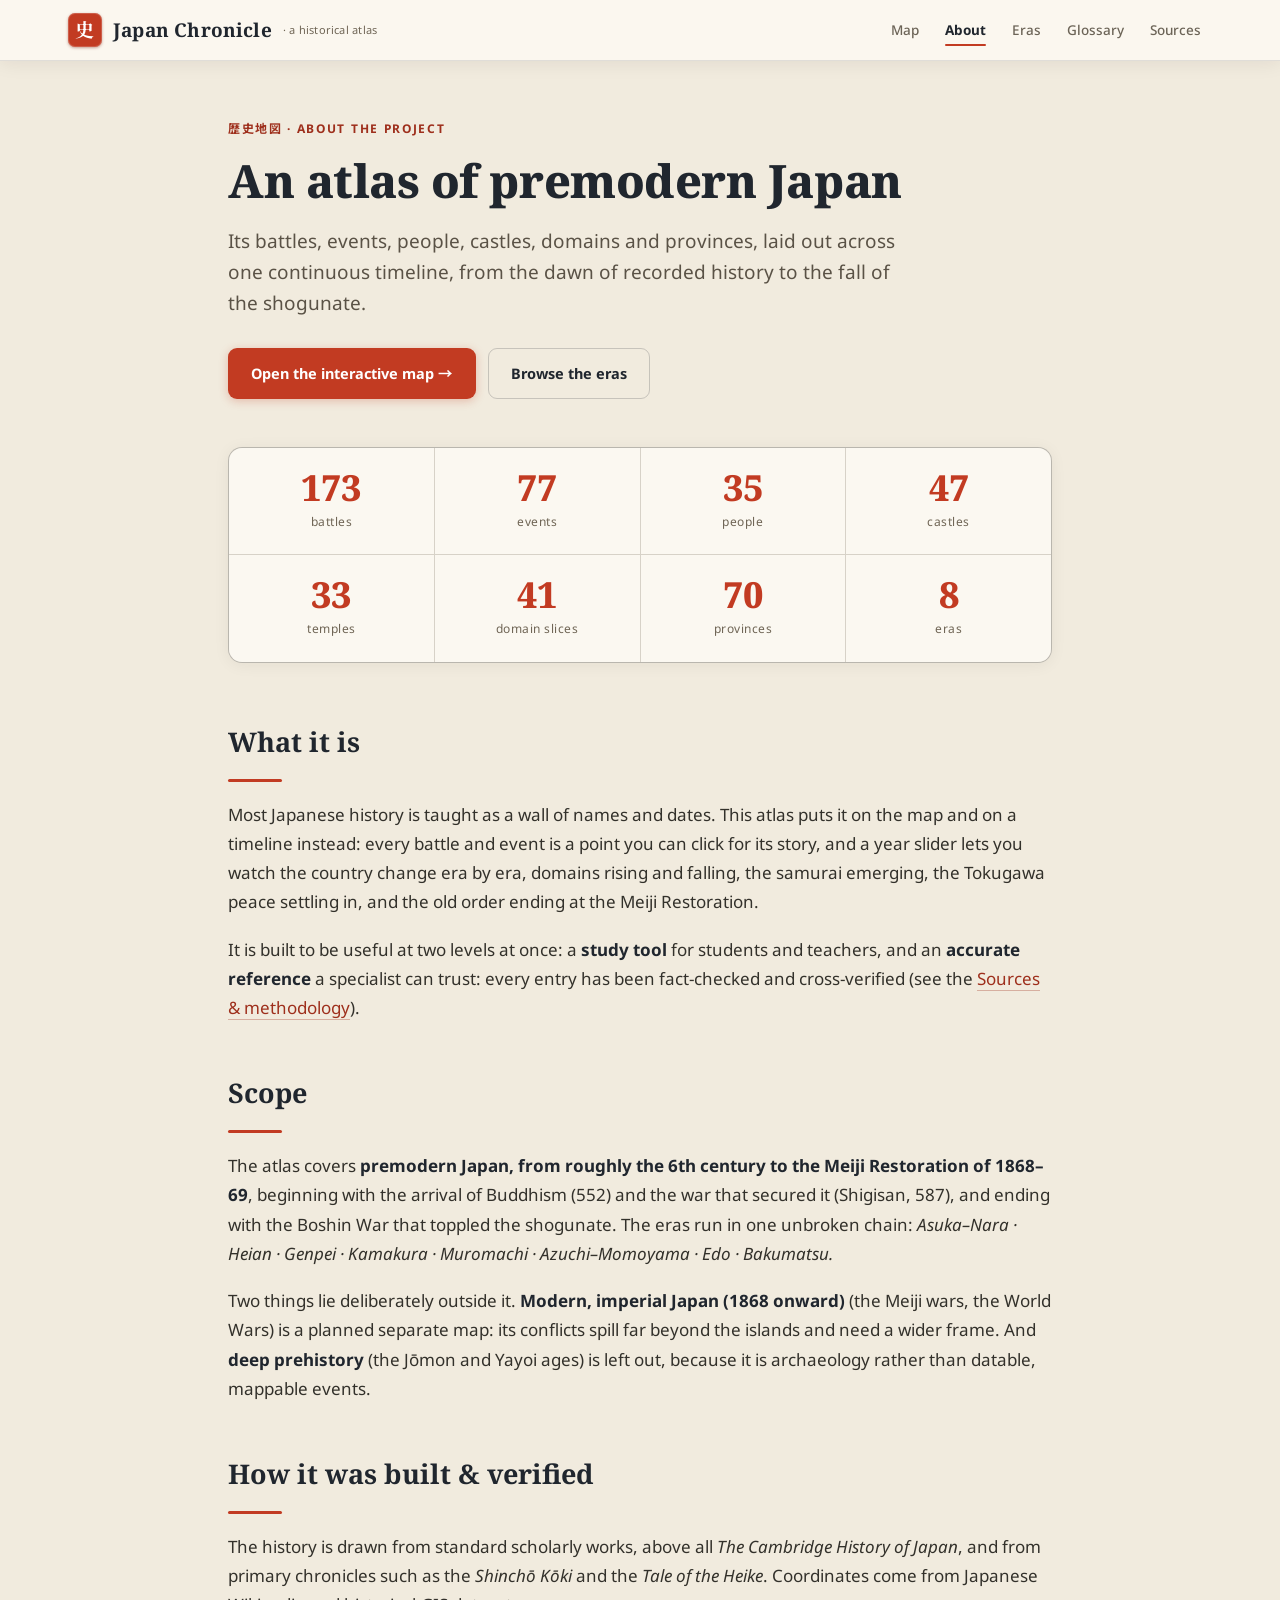
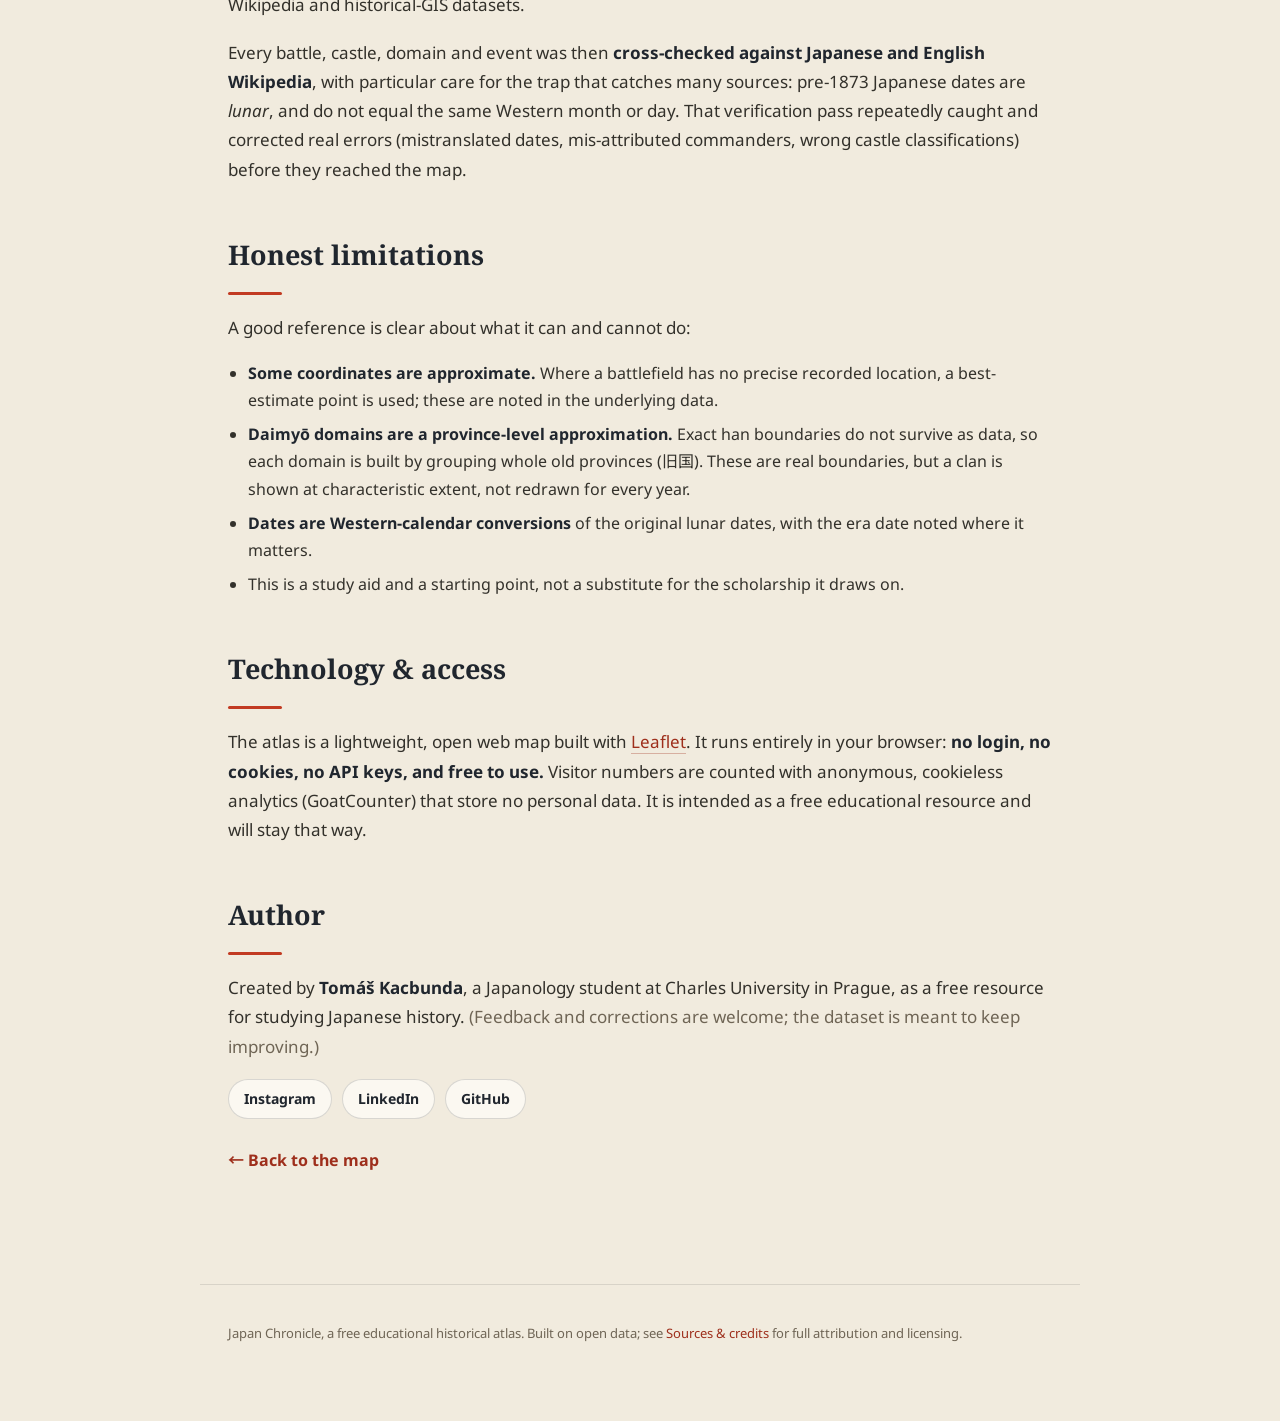
==== about.html @ 1caad97a "Publish site update (2026-08-01)" ====
<!DOCTYPE html>
<html lang="en">
<head>
  <meta charset="UTF-8">
  <meta name="viewport" content="width=device-width, initial-scale=1.0">
  <title>About · Japan Chronicle</title>
  <meta name="description" content="About Japan Chronicle: a free interactive historical atlas of premodern Japan (552–1869), for students, teachers, and anyone studying Japanese history.">
  <link rel="icon" type="image/svg+xml" href="favicon.svg">
  <link rel="apple-touch-icon" href="favicon.svg">
  <link rel="canonical" href="https://tomas-kac.github.io/japan-chronicle-site/about.html">
  <meta property="og:url" content="https://tomas-kac.github.io/japan-chronicle-site/about.html">
  <meta property="og:type" content="website">
  <meta property="og:site_name" content="Japan Chronicle">
  <meta property="og:title" content="About · Japan Chronicle">
  <meta property="og:description" content="A free interactive historical atlas of premodern Japan (552–1869): battles, events, people, castles and domains on one era-aware timeline.">
  <meta property="og:image" content="https://tomas-kac.github.io/japan-chronicle-site/og-image.png">
  <meta name="twitter:card" content="summary_large_image">
  <meta name="twitter:image" content="https://tomas-kac.github.io/japan-chronicle-site/og-image.png">
  <link rel="preconnect" href="https://fonts.googleapis.com">
  <link rel="preconnect" href="https://fonts.gstatic.com" crossorigin>
  <link href="https://fonts.googleapis.com/css2?family=Noto+Sans:wght@400;500;600;700&family=Noto+Serif:wght@500;600;700;800&family=Noto+Sans+JP:wght@400;500;700&family=Noto+Serif+JP:wght@600;700&display=swap" rel="stylesheet">
  <link rel="stylesheet" href="css/site.css">
</head>
<body>
  <header class="siteHeader">
    <div class="inner">
      <a class="brand" href="index.html">Japan&nbsp;Chronicle <span class="sub">· a historical atlas</span></a>
      <nav>
        <a href="index.html">Map</a>
        <a href="about.html" class="active">About</a>
        <a href="eras.html">Eras</a>
        <a href="glossary.html">Glossary</a>
        <a href="sources.html">Sources</a>
      </nav>
    </div>
  </header>

  <main>
    <div class="kicker">歴史地図 &middot; About the project</div>
    <h1>An atlas of premodern Japan</h1>
    <p class="lead">Its battles, events, people, castles, domains and provinces, laid out across one continuous timeline, from the dawn of recorded history to the fall of the shogunate.</p>

    <div class="cta-row">
      <a class="btn-primary" href="index.html">Open the interactive map &rarr;</a>
      <a class="btn-ghost" href="eras.html">Browse the eras</a>
    </div>

    <div class="stats">
      <div class="stat"><span class="n">173</span><span class="l">battles</span></div>
      <div class="stat"><span class="n">77</span><span class="l">events</span></div>
      <div class="stat"><span class="n">35</span><span class="l">people</span></div>
      <div class="stat"><span class="n">47</span><span class="l">castles</span></div>
      <div class="stat"><span class="n">33</span><span class="l">temples</span></div>
      <div class="stat"><span class="n">41</span><span class="l">domain slices</span></div>
      <div class="stat"><span class="n">70</span><span class="l">provinces</span></div>
      <div class="stat"><span class="n">8</span><span class="l">eras</span></div>
    </div>

    <h2>What it is</h2>
    <p>Most Japanese history is taught as a wall of names and dates. This atlas puts it on the map and on a timeline instead: every battle and event is a point you can click for its story, and a year slider lets you watch the country change era by era, domains rising and falling, the samurai emerging, the Tokugawa peace settling in, and the old order ending at the Meiji Restoration.</p>
    <p>It is built to be useful at two levels at once: a <strong>study tool</strong> for students and teachers, and an <strong>accurate reference</strong> a specialist can trust: every entry has been fact-checked and cross-verified (see the <a href="sources.html">Sources &amp; methodology</a>).</p>

    <h2>Scope</h2>
    <p>The atlas covers <strong>premodern Japan, from roughly the 6th century to the Meiji Restoration of 1868–69</strong>, beginning with the arrival of Buddhism (552) and the war that secured it (Shigisan, 587), and ending with the Boshin War that toppled the shogunate. The eras run in one unbroken chain: <em>Asuka–Nara · Heian · Genpei · Kamakura · Muromachi · Azuchi–Momoyama · Edo · Bakumatsu.</em></p>
    <p>Two things lie deliberately outside it. <strong>Modern, imperial Japan (1868 onward)</strong> (the Meiji wars, the World Wars) is a planned separate map: its conflicts spill far beyond the islands and need a wider frame. And <strong>deep prehistory</strong> (the Jōmon and Yayoi ages) is left out, because it is archaeology rather than datable, mappable events.</p>

    <h2>How it was built &amp; verified</h2>
    <p>The history is drawn from standard scholarly works, above all <em>The Cambridge History of Japan</em>, and from primary chronicles such as the <em>Shinchō Kōki</em> and the <em>Tale of the Heike</em>. Coordinates come from Japanese Wikipedia and historical-GIS datasets.</p>
    <p>Every battle, castle, domain and event was then <strong>cross-checked against Japanese and English Wikipedia</strong>, with particular care for the trap that catches many sources: pre-1873 Japanese dates are <em>lunar</em>, and do not equal the same Western month or day. That verification pass repeatedly caught and corrected real errors (mistranslated dates, mis-attributed commanders, wrong castle classifications) before they reached the map.</p>

    <h2>Honest limitations</h2>
    <p>A good reference is clear about what it can and cannot do:</p>
    <ul>
      <li><strong>Some coordinates are approximate.</strong> Where a battlefield has no precise recorded location, a best-estimate point is used; these are noted in the underlying data.</li>
      <li><strong>Daimyō domains are a province-level approximation.</strong> Exact han boundaries do not survive as data, so each domain is built by grouping whole old provinces (旧国). These are real boundaries, but a clan is shown at characteristic extent, not redrawn for every year.</li>
      <li><strong>Dates are Western-calendar conversions</strong> of the original lunar dates, with the era date noted where it matters.</li>
      <li>This is a study aid and a starting point, not a substitute for the scholarship it draws on.</li>
    </ul>

    <h2>Technology &amp; access</h2>
    <p>The atlas is a lightweight, open web map built with <a href="https://leafletjs.com/">Leaflet</a>. It runs entirely in your browser: <strong>no login, no cookies, no API keys, and free to use.</strong> Visitor numbers are counted with anonymous, cookieless analytics (GoatCounter) that store no personal data. It is intended as a free educational resource and will stay that way.</p>

    <h2>Author</h2>
    <p>Created by <strong>Tomáš Kacbunda</strong>, a Japanology student at Charles University in Prague, as a free resource for studying Japanese history. <span style="color:var(--muted)">(Feedback and corrections are welcome; the dataset is meant to keep improving.)</span></p>
    <p class="authorLinks">
      <a href="https://www.instagram.com/tomas.kacbunda/" target="_blank" rel="me noopener">Instagram</a>
      <a href="https://www.linkedin.com/in/tom%C3%A1%C5%A1-kacbunda-094812207/" target="_blank" rel="me noopener">LinkedIn</a>
      <a href="https://github.com/Tomas-Kac" target="_blank" rel="me noopener">GitHub</a>
    </p>

    <a class="backMap" href="index.html">← Back to the map</a>
  </main>

  <footer>
    <p>Japan Chronicle, a free educational historical atlas. Built on open data; see <a href="sources.html">Sources &amp; credits</a> for full attribution and licensing.</p>
  </footer>
  <!-- Privacy-friendly analytics (GoatCounter, no cookies, no consent banner) -->
  <script data-goatcounter="https://shiam.goatcounter.com/count" async src="//gc.zgo.at/count.js"></script>
</body>
</html>
---- css/site.css ----
/* =====================================================================
   site.css — shared styling for the content pages (About, Sources, Eras,
   Glossary). "Paper & ink" identity (redesign 2026-06-28) — matches the map:
   warm paper, one ink charcoal, a single vermilion accent, Noto Serif JP
   headings + Noto Sans JP body. Self-contained (the map keeps styles.css).
   ===================================================================== */
:root {
  --page:    #f1ebde;
  --panel:   #fbf8f1;
  --raised:  #fffdf8;
  --hover:   #f3ede2;
  --ink:     #20262e;
  --ink-body:#33312b;
  --ink-soft:#5a5246;
  --ink-mut: #6c6457;
  --ink-faint:#6f6555;
  --muted:   #6f6555;   /* legacy alias used by inline styles on content pages */
  --line:    rgba(32,38,46,0.12);
  --line-2:  rgba(32,38,46,0.16);
  --accent:      #c23b22;
  --accent-deep: #9e2f1c;
  --accent-tint: #f6e3df;
  --font-disp: 'Noto Serif', 'Noto Serif JP', 'Hiragino Mincho ProN', serif;
  --font-ui:   'Noto Sans', 'Noto Sans JP', -apple-system, BlinkMacSystemFont, system-ui, sans-serif;
}
* { box-sizing: border-box; }
html { scroll-behavior: smooth; }
body {
  margin: 0; font-family: var(--font-ui);
  background: var(--page); color: var(--ink-body); line-height: 1.7;
  -webkit-font-smoothing: antialiased;
}

/* ---- top navigation bar (paper, matches the map) ---- */
.siteHeader {
  position: sticky; top: 0; z-index: 40;
  background: rgba(251,248,241,.94);
  -webkit-backdrop-filter: saturate(1.1) blur(6px); backdrop-filter: saturate(1.1) blur(6px);
  border-bottom: 1px solid var(--line); box-shadow: 0 2px 18px rgba(40,30,20,.08);
}
.siteHeader .inner {
  max-width: 1180px; margin: 0 auto; height: 60px;
  padding: 0 18px; display: flex; align-items: center; gap: 18px;
}
.siteHeader .brand {
  display: inline-flex; align-items: center; gap: 11px; text-decoration: none; color: var(--ink);
  font-family: var(--font-disp); font-weight: 700; font-size: 19px; letter-spacing: .01em;
}
.siteHeader .brand::before {
  content: '史'; flex: none; width: 34px; height: 34px; border-radius: 7px;
  background: var(--accent); color: #fff; font-size: 19px; font-weight: 700; line-height: 34px; text-align: center;
  box-shadow: inset 0 0 0 1px rgba(255,255,255,.18), 0 1px 3px rgba(120,30,10,.4);
}
.siteHeader .brand .sub {
  font-family: var(--font-ui); color: var(--ink-faint); font-weight: 400; font-size: 11px; letter-spacing: .02em;
}
.siteHeader nav { margin-left: auto; display: flex; align-items: center; gap: 4px; }
.siteHeader nav a {
  position: relative; color: var(--ink-mut); text-decoration: none; font-size: 13.5px; font-weight: 500;
  padding: 7px 11px; border-radius: 7px; transition: background .15s, color .15s;
}
.siteHeader nav a:hover { color: var(--ink); background: rgba(32,38,46,.06); }
.siteHeader nav a.active { color: var(--ink); font-weight: 700; }
.siteHeader nav a.active::after {
  content: ''; position: absolute; left: 11px; right: 11px; bottom: 2px; height: 2px; background: var(--accent); border-radius: 1px;
}

/* ---- content ---- */
main { max-width: 880px; margin: 0 auto; padding: 58px 28px 80px; }
/* accent-deep, not accent: the lighter vermilion measures 4.48:1 here, just under AA */
.kicker { font-size: 12px; font-weight: 700; letter-spacing: .14em; text-transform: uppercase; color: var(--accent-deep); margin: 0 0 16px; }
main h1 { font-family: var(--font-disp); font-weight: 800; font-size: 46px; line-height: 1.1; color: var(--ink); margin: 0 0 20px; letter-spacing: -.01em; }
.lead { font-size: 19px; line-height: 1.62; color: var(--ink-soft); max-width: 680px; margin: 0 0 30px; }
main h2 { font-family: var(--font-disp); font-weight: 700; font-size: 27px; color: var(--ink); margin: 48px 0 18px; padding: 0; border: none; }
main h2::after { content: ''; display: block; width: 54px; height: 3px; background: var(--accent); border-radius: 2px; margin-top: 14px; }
main h3 { font-size: 12px; font-weight: 700; color: var(--ink-faint); margin: 24px 0 6px; text-transform: uppercase; letter-spacing: .08em; }
main p { margin: 0 0 18px; font-size: 17px; line-height: 1.72; color: var(--ink-body); }
main a { color: var(--accent-deep); text-decoration: none; border-bottom: 1px solid rgba(158,47,28,.32); }
main a:hover { border-bottom-color: var(--accent-deep); }
main ul { margin: 0 0 18px; padding-left: 20px; }
main li { margin: 7px 0; }
main strong { color: var(--ink); }

.card { background: var(--panel); border: 1px solid var(--line); border-radius: 11px; padding: 18px 20px 20px; margin: 0 0 16px; }
.card .ct { font-family: var(--font-disp); font-weight: 700; font-size: 16px; color: var(--ink); margin-bottom: 6px; }
.note {
  font-size: 14.5px; color: var(--ink-soft); line-height: 1.6;
  border-left: 3px solid var(--accent); padding: 12px 16px; margin: 20px 0;
  background: #f4ede0; border-radius: 0 9px 9px 0;
}

/* CTA row (About hero) */
.cta-row { display: flex; gap: 12px; flex-wrap: wrap; margin: 0 0 48px; }
.btn-primary, .btn-ghost {
  display: inline-flex; align-items: center; padding: 12px 22px; font-size: 14.5px; font-weight: 700;
  text-decoration: none; border-radius: 9px; border: 1px solid transparent; cursor: pointer; transition: filter .15s, background .15s;
}
.btn-primary { color: #fff; background: var(--accent); box-shadow: 0 2px 10px rgba(194,59,34,.28); }
.btn-primary:hover { filter: brightness(.93); }
.btn-ghost { color: var(--ink); border-color: rgba(32,38,46,.2); background: transparent; }
.btn-ghost:hover { background: rgba(32,38,46,.05); }

/* hairline-ruled stat grid */
.stats {
  display: grid; grid-template-columns: repeat(4, 1fr); gap: 1px;
  background: var(--line); border: 1px solid var(--line-2); border-radius: 14px;
  overflow: hidden; box-shadow: 0 2px 16px rgba(40,30,20,.06); margin: 6px 0 56px;
}
.stat { background: var(--panel); padding: 22px 14px; text-align: center; min-width: 0; }
.stat .n { font-family: var(--font-disp); font-size: 36px; font-weight: 800; color: var(--accent); display: block; line-height: 1; }
.stat .l { font-size: 12px; color: var(--ink-faint); letter-spacing: .04em; margin-top: 6px; display: block; }

footer { max-width: 880px; margin: 30px auto 0; padding: 24px 28px 64px; color: var(--ink-faint); font-size: 13px; border-top: 1px solid var(--line); }
footer a { color: var(--accent-deep); text-decoration: none; }
.backMap { display: inline-block; margin: 28px 0 0; font-weight: 700; color: var(--accent-deep); text-decoration: none; border: none; }
.backMap:hover { text-decoration: underline; }

@media (max-width: 640px) {
  /* let the header wrap instead of overflowing sideways on phones */
  .siteHeader .inner { padding: 8px 14px; gap: 6px 8px; height: auto; flex-wrap: wrap; }
  .siteHeader .brand { font-size: 17px; }
  .siteHeader .brand .sub { display: none; }
  .siteHeader nav { margin-left: auto; flex-wrap: wrap; justify-content: flex-end; }
  .siteHeader nav a { padding: 6px 8px; font-size: 13px; }
  main { padding: 36px 18px 56px; }
  main h1 { font-size: 33px; }
  main h2 { font-size: 23px; }
  .lead { font-size: 17px; }
  .stats { grid-template-columns: repeat(2, 1fr); }
}

/* ---- Eras page ---- */
.era-jump { display: flex; flex-wrap: wrap; gap: 7px; margin: 4px 0 30px; }
.era-jump a {
  font-size: 13px; font-weight: 700; color: var(--ink);
  background: var(--panel); border: 1px solid var(--line-2); border-bottom: 1px solid var(--line-2);
  border-radius: 20px; padding: 5px 13px; text-decoration: none;
}
.era-jump a:hover { background: var(--accent); border-color: var(--accent); color: #fff; }
.era { scroll-margin-top: 72px; }
.era-years { font-size: 12.5px; font-weight: 700; color: var(--accent-deep); letter-spacing: .06em; text-transform: uppercase; margin: -6px 0 12px; }
.era-figs { font-size: 14.5px; }
.era-figs .sep { color: var(--ink-faint); margin: 0 3px; }

/* ---- Glossary page ---- */
.glossary { margin: 0 0 8px; }
.gl-item { padding: 14px 0; border-bottom: 1px solid var(--line); }
.gl-term { font-family: var(--font-disp); font-size: 17px; font-weight: 700; color: var(--ink); }
.gl-kanji { font-weight: 500; color: var(--accent-deep); margin-left: 9px; font-size: 16px; }
.gl-def { margin: 4px 0 0; font-size: 16px; }

/* author social links (About page) */
.authorLinks { display: flex; flex-wrap: wrap; gap: 10px; margin: 14px 0 0; }
.authorLinks a {
  display: inline-flex; align-items: center; padding: 7px 15px;
  font-size: 14px; font-weight: 700; color: var(--ink);
  border: 1px solid var(--line-2); border-radius: 20px;
  text-decoration: none; background: var(--panel); transition: background .15s, border-color .15s, color .15s;
}
.authorLinks a:hover { background: var(--accent); border-color: var(--accent); color: #fff; }
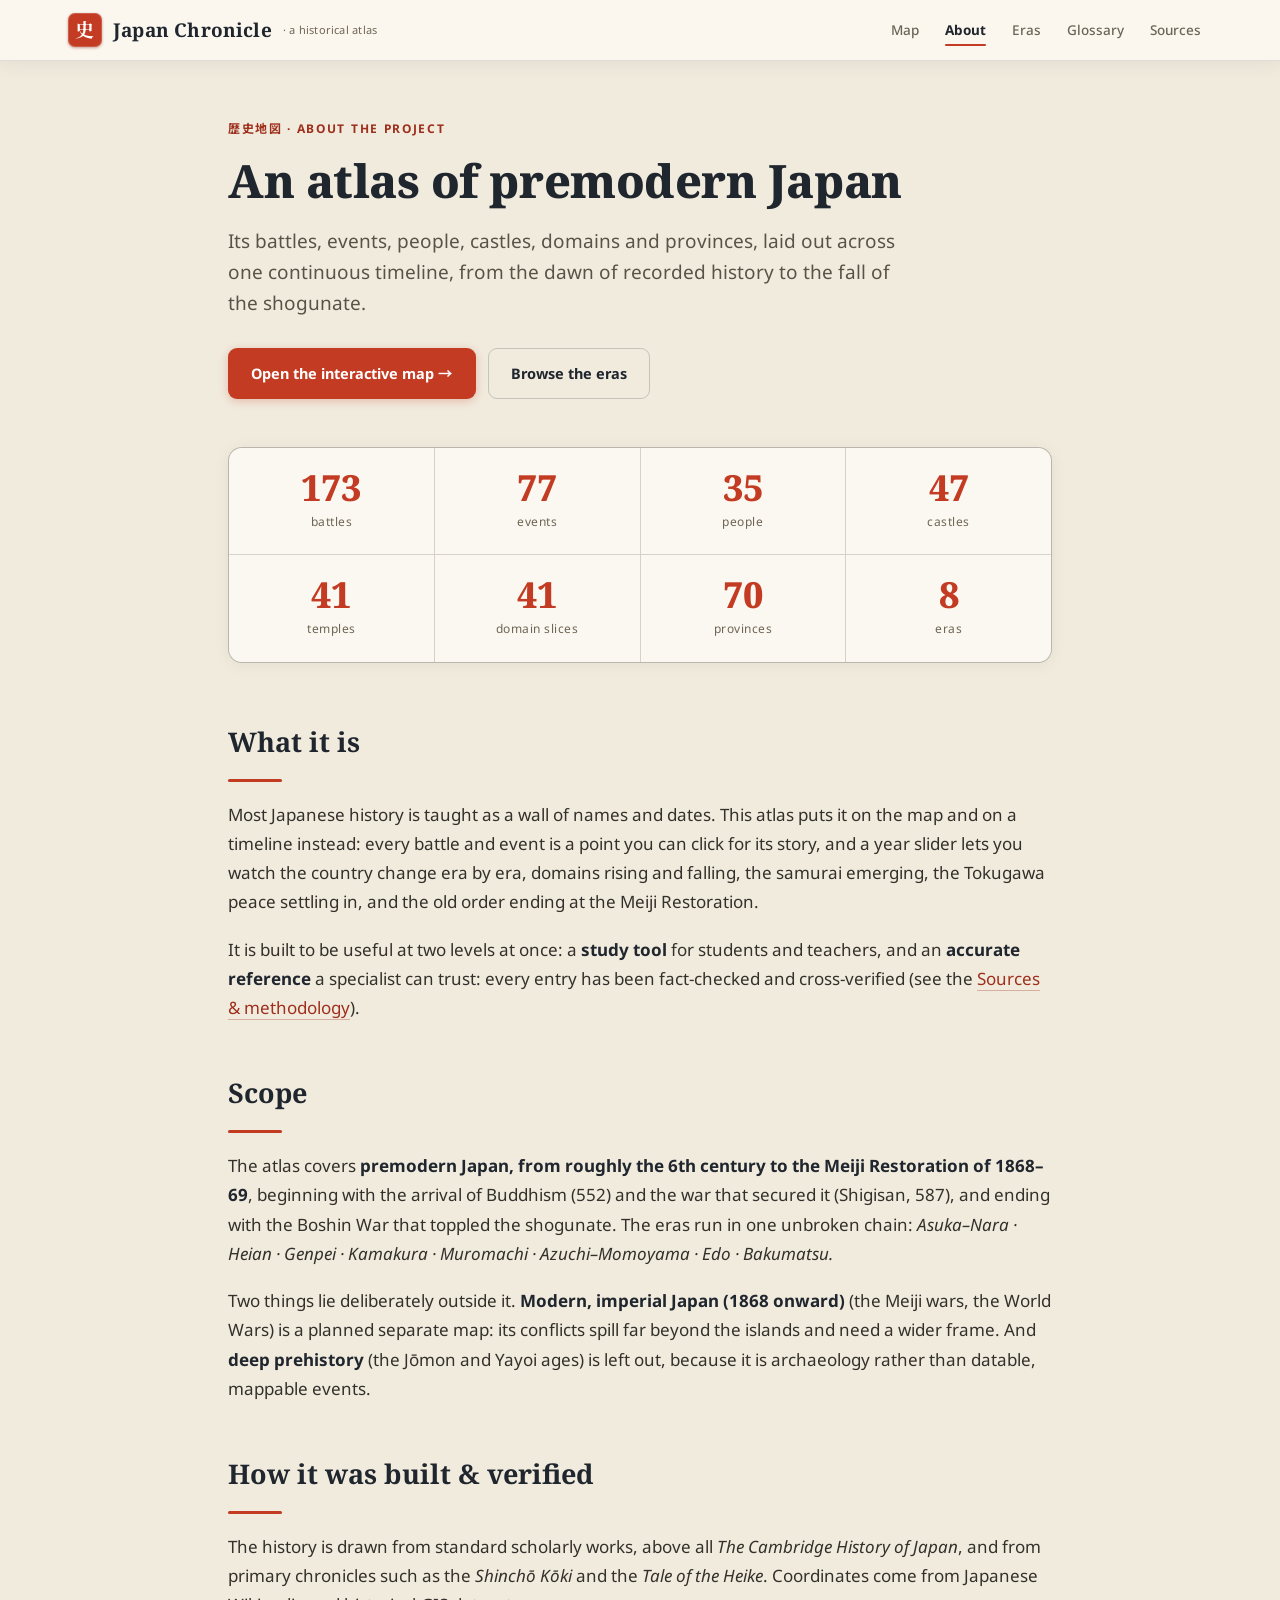
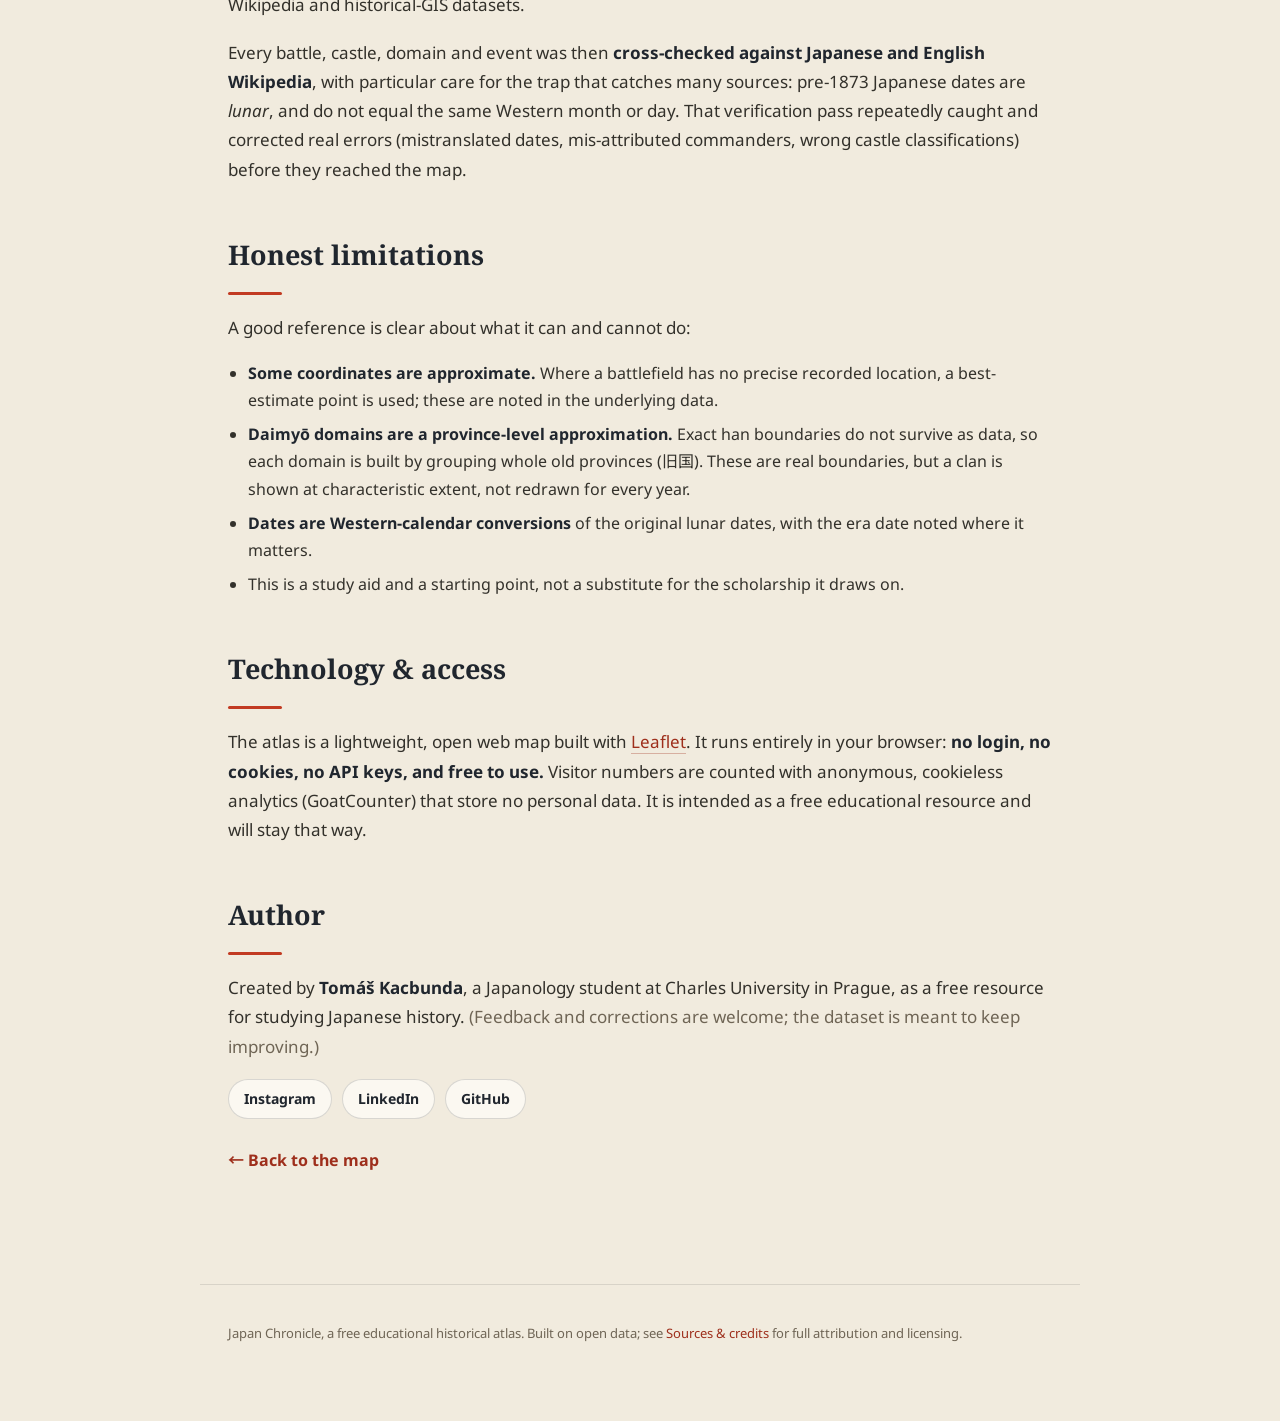
==== commit 99068f7b: "Publish site update (2026-08-01)" ====
--- a/about.html
+++ b/about.html
@@ -50,7 +50,7 @@
       <div class="stat"><span class="n">77</span><span class="l">events</span></div>
       <div class="stat"><span class="n">35</span><span class="l">people</span></div>
       <div class="stat"><span class="n">47</span><span class="l">castles</span></div>
-      <div class="stat"><span class="n">33</span><span class="l">temples</span></div>
+      <div class="stat"><span class="n">41</span><span class="l">temples</span></div>
       <div class="stat"><span class="n">41</span><span class="l">domain slices</span></div>
       <div class="stat"><span class="n">70</span><span class="l">provinces</span></div>
       <div class="stat"><span class="n">8</span><span class="l">eras</span></div>
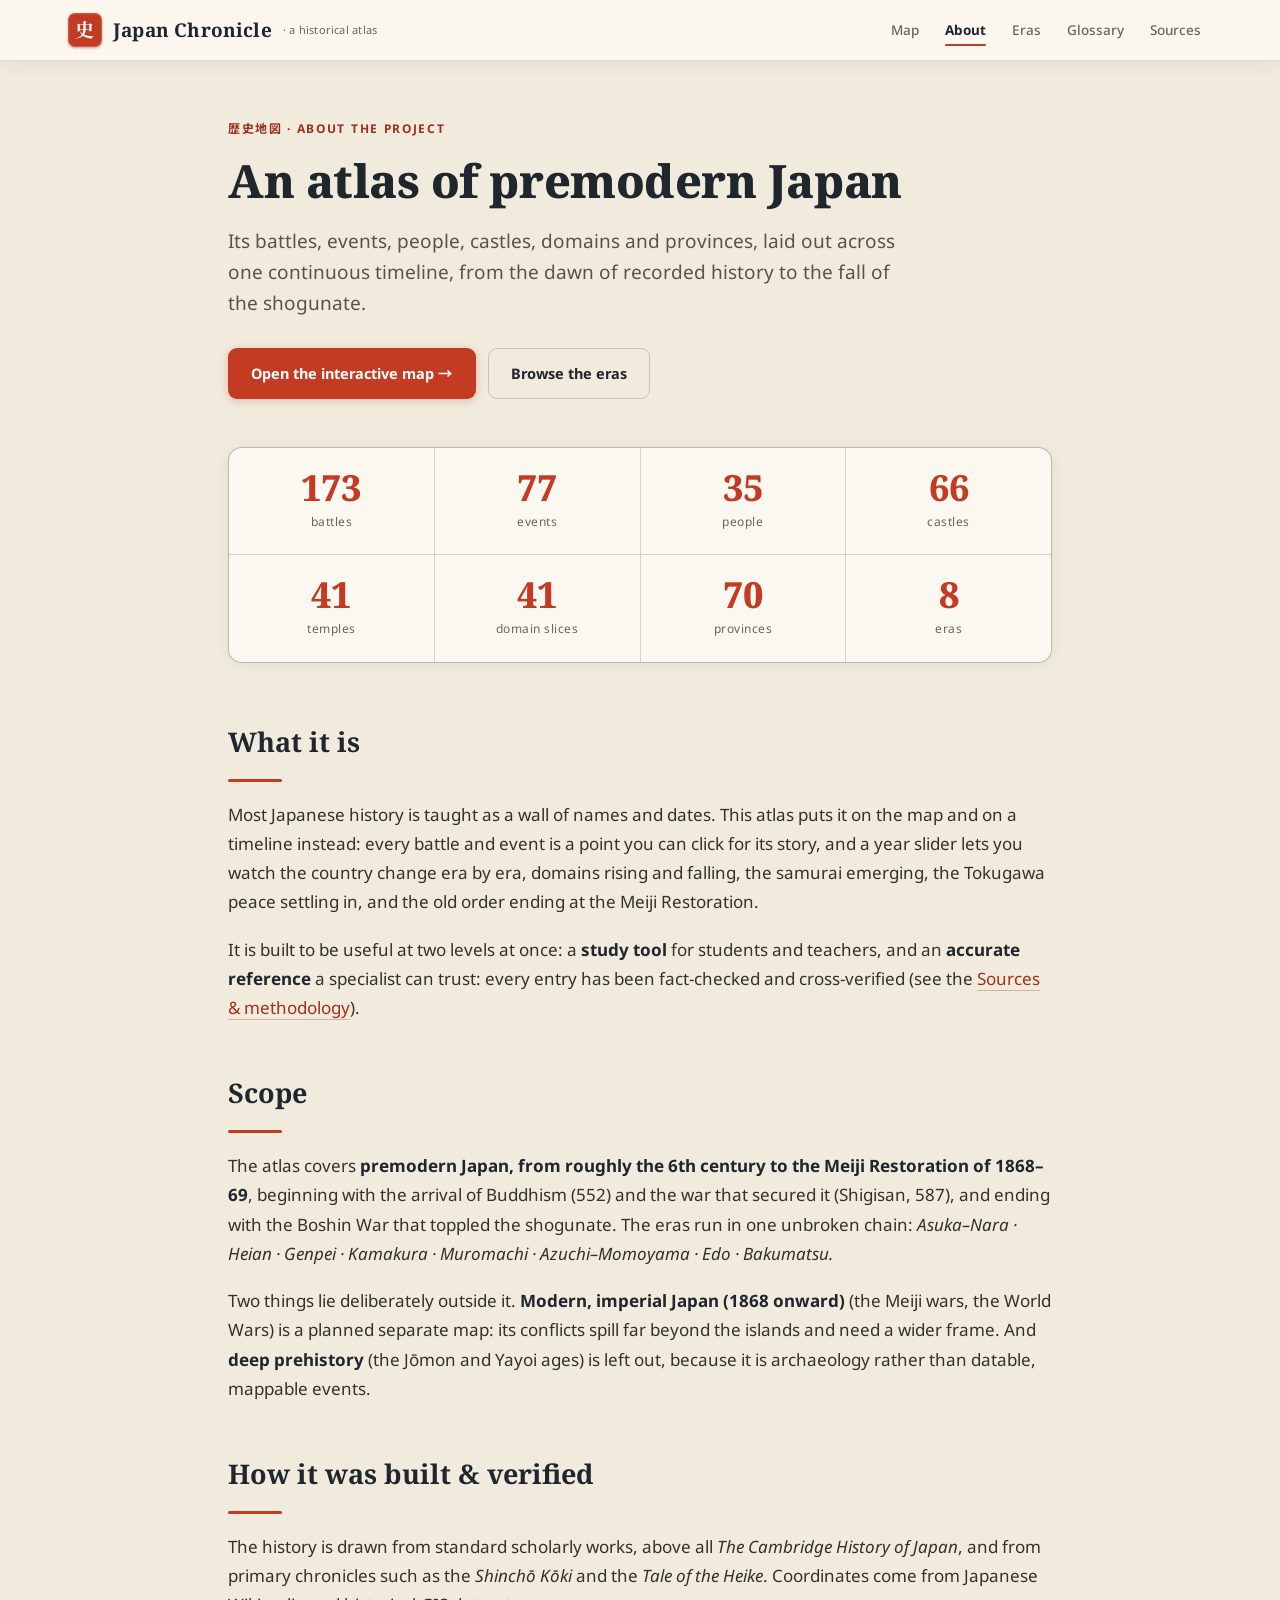
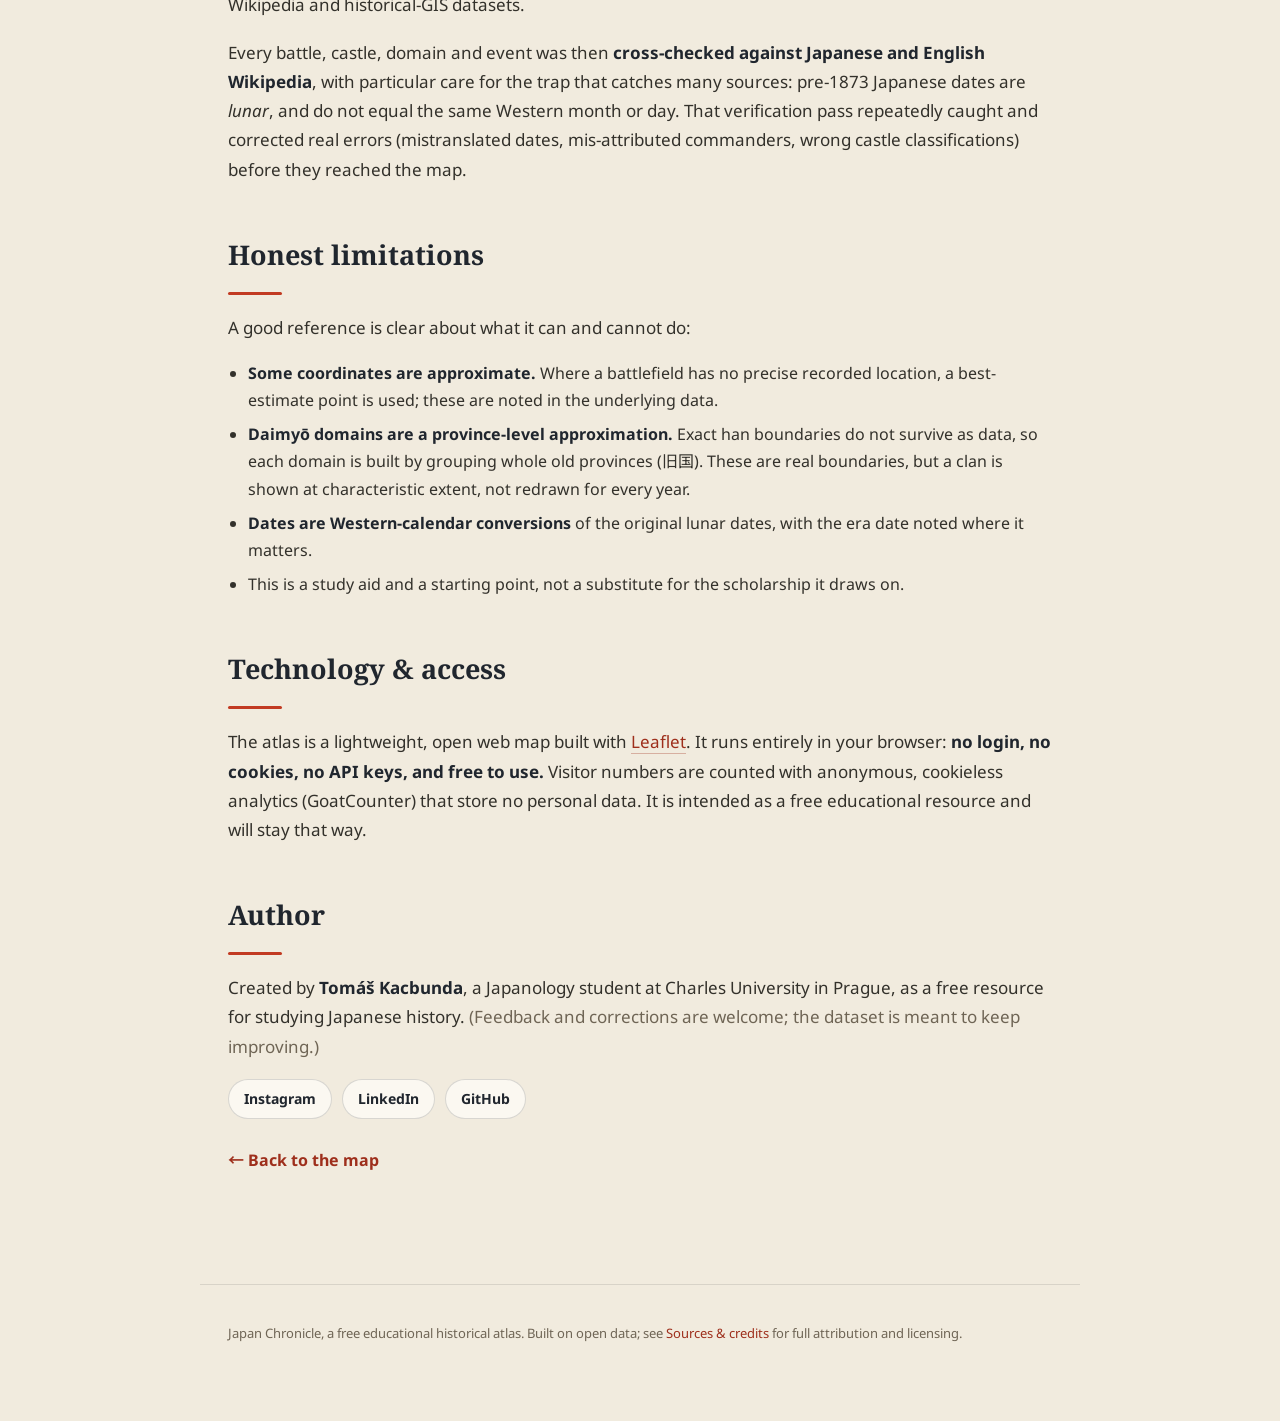
==== commit 28fd3007: "Publish site update (2026-08-01)" ====
--- a/about.html
+++ b/about.html
@@ -49,7 +49,7 @@
       <div class="stat"><span class="n">173</span><span class="l">battles</span></div>
       <div class="stat"><span class="n">77</span><span class="l">events</span></div>
       <div class="stat"><span class="n">35</span><span class="l">people</span></div>
-      <div class="stat"><span class="n">47</span><span class="l">castles</span></div>
+      <div class="stat"><span class="n">66</span><span class="l">castles</span></div>
       <div class="stat"><span class="n">41</span><span class="l">temples</span></div>
       <div class="stat"><span class="n">41</span><span class="l">domain slices</span></div>
       <div class="stat"><span class="n">70</span><span class="l">provinces</span></div>
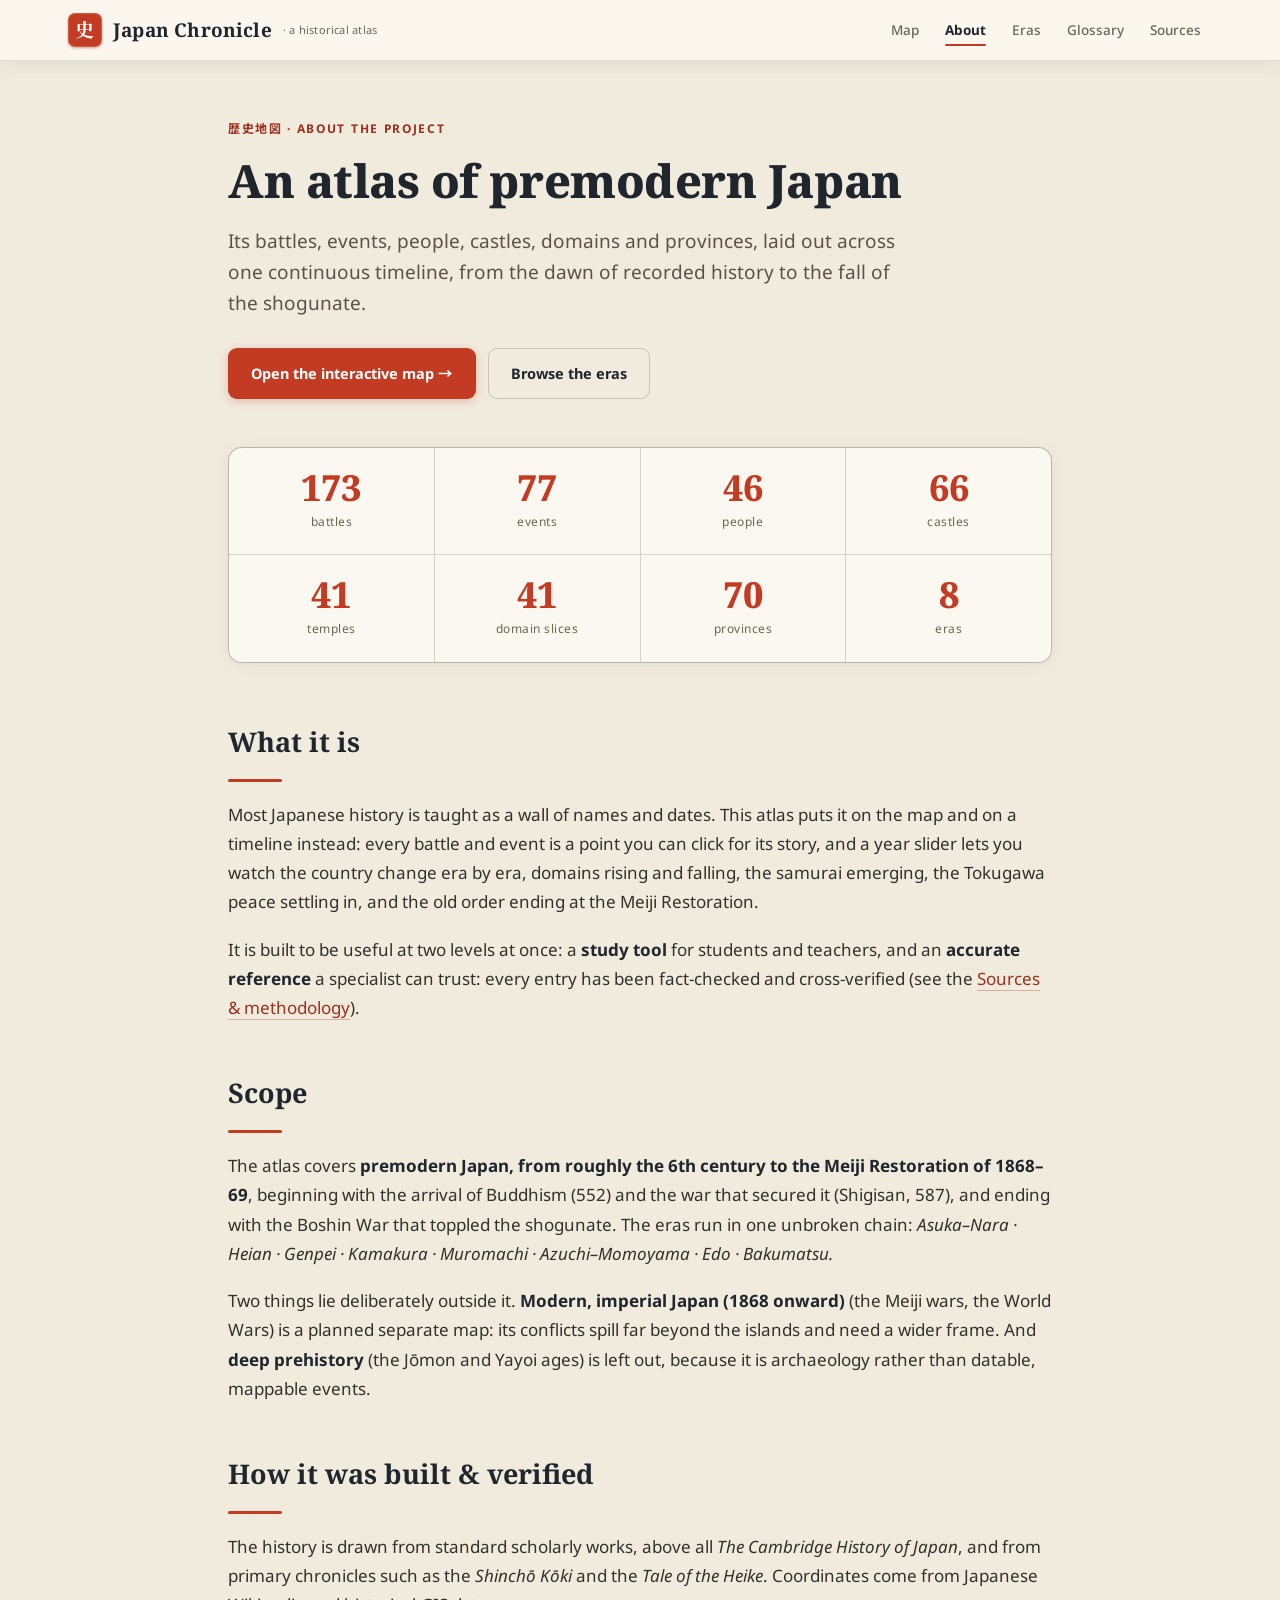
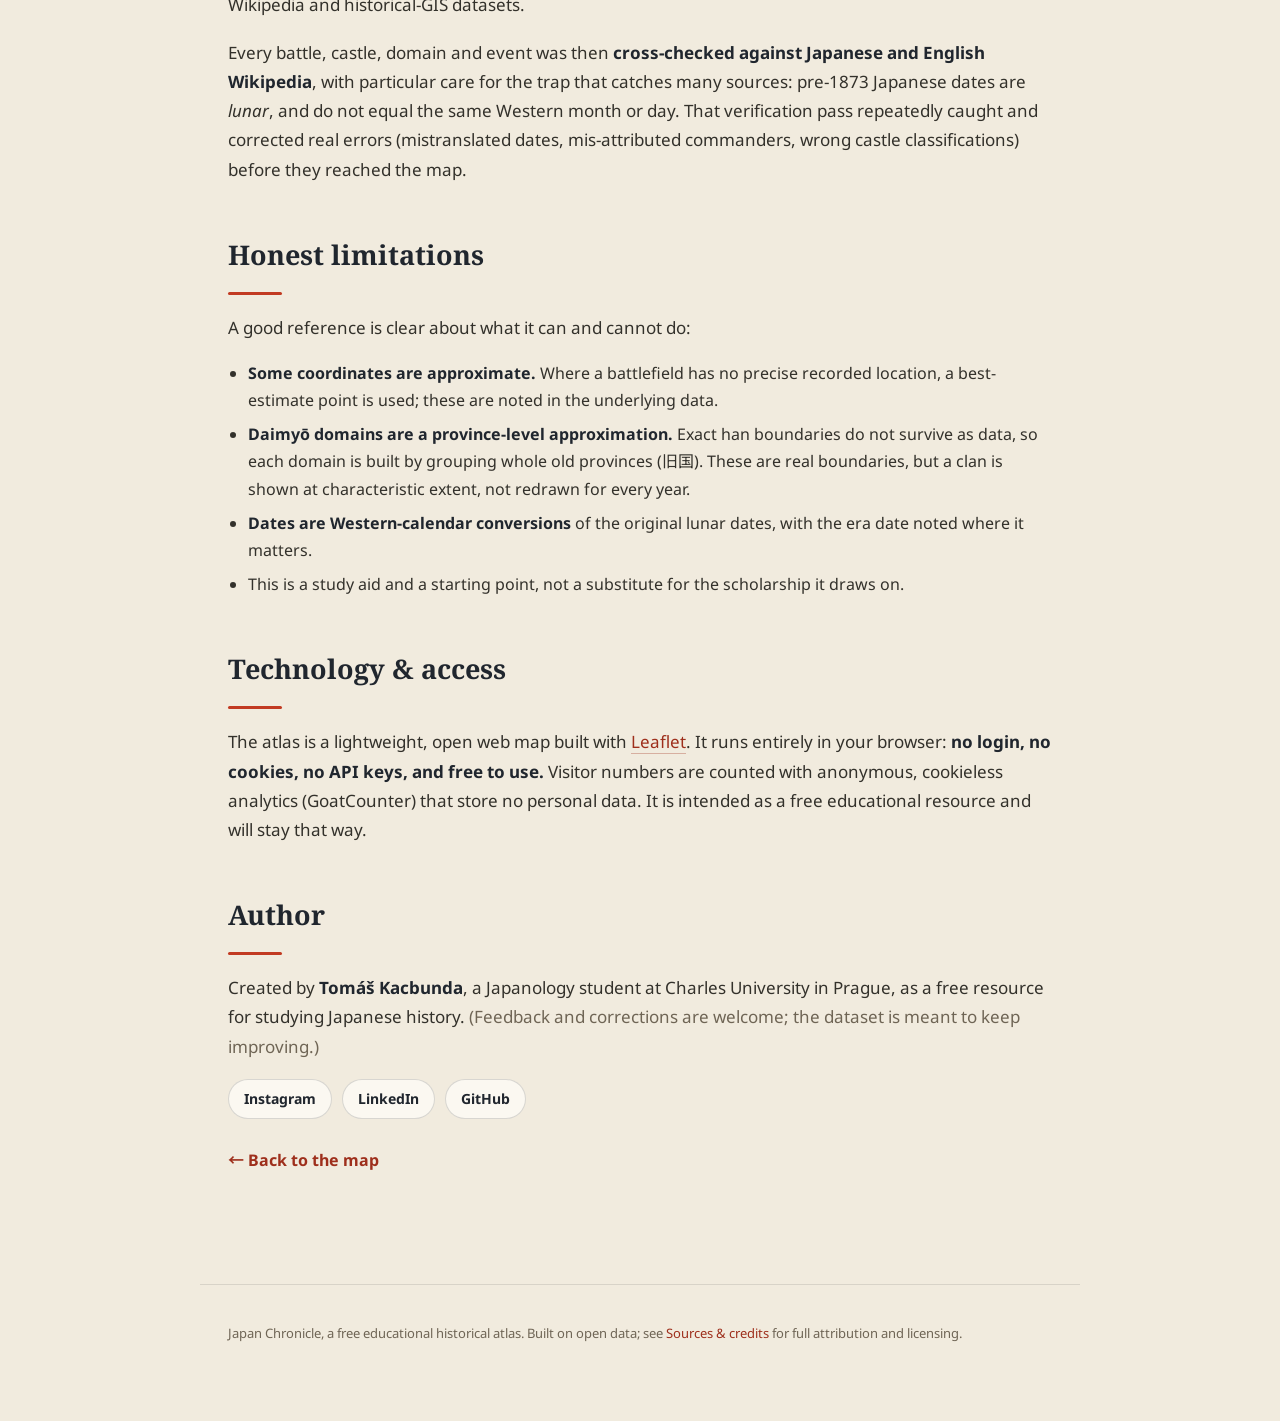
==== commit 573e4ecd: "Publish site update (2026-08-02)" ====
--- a/about.html
+++ b/about.html
@@ -48,7 +48,7 @@
     <div class="stats">
       <div class="stat"><span class="n">173</span><span class="l">battles</span></div>
       <div class="stat"><span class="n">77</span><span class="l">events</span></div>
-      <div class="stat"><span class="n">35</span><span class="l">people</span></div>
+      <div class="stat"><span class="n">46</span><span class="l">people</span></div>
       <div class="stat"><span class="n">66</span><span class="l">castles</span></div>
       <div class="stat"><span class="n">41</span><span class="l">temples</span></div>
       <div class="stat"><span class="n">41</span><span class="l">domain slices</span></div>
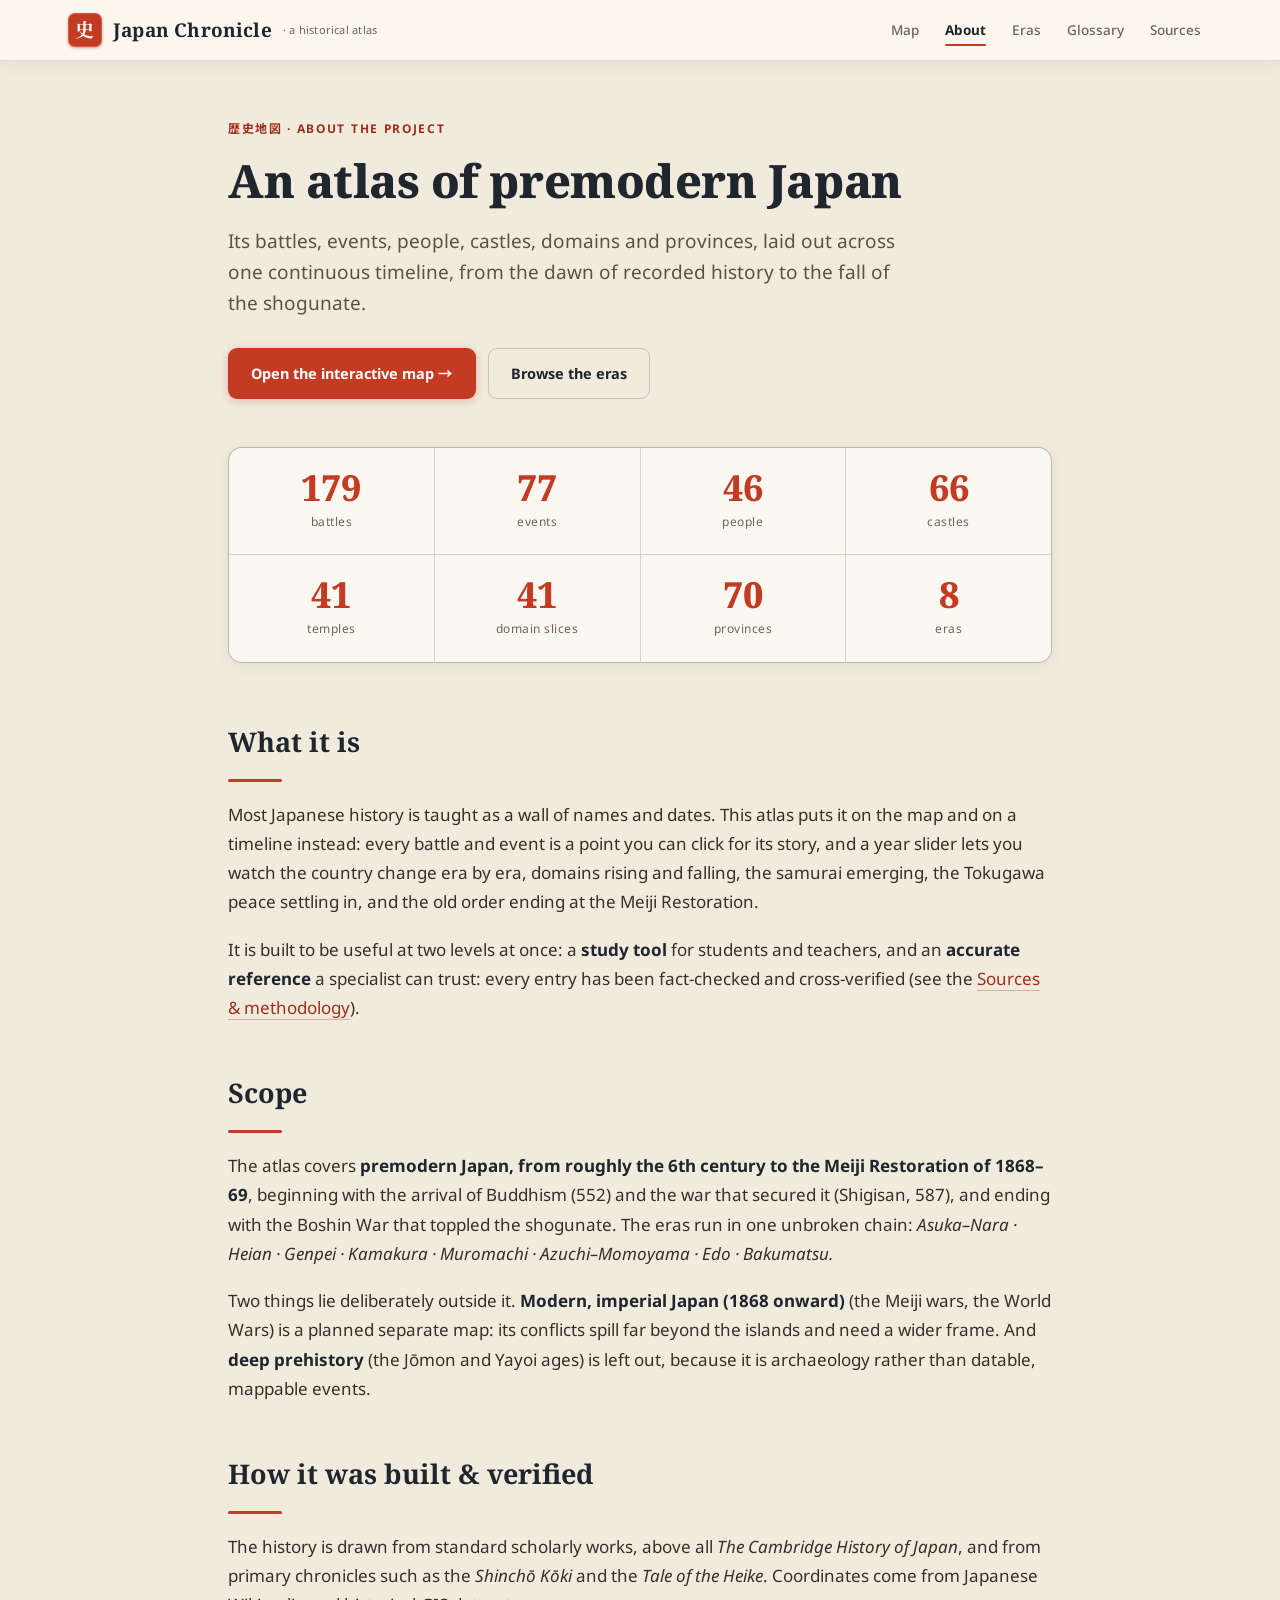
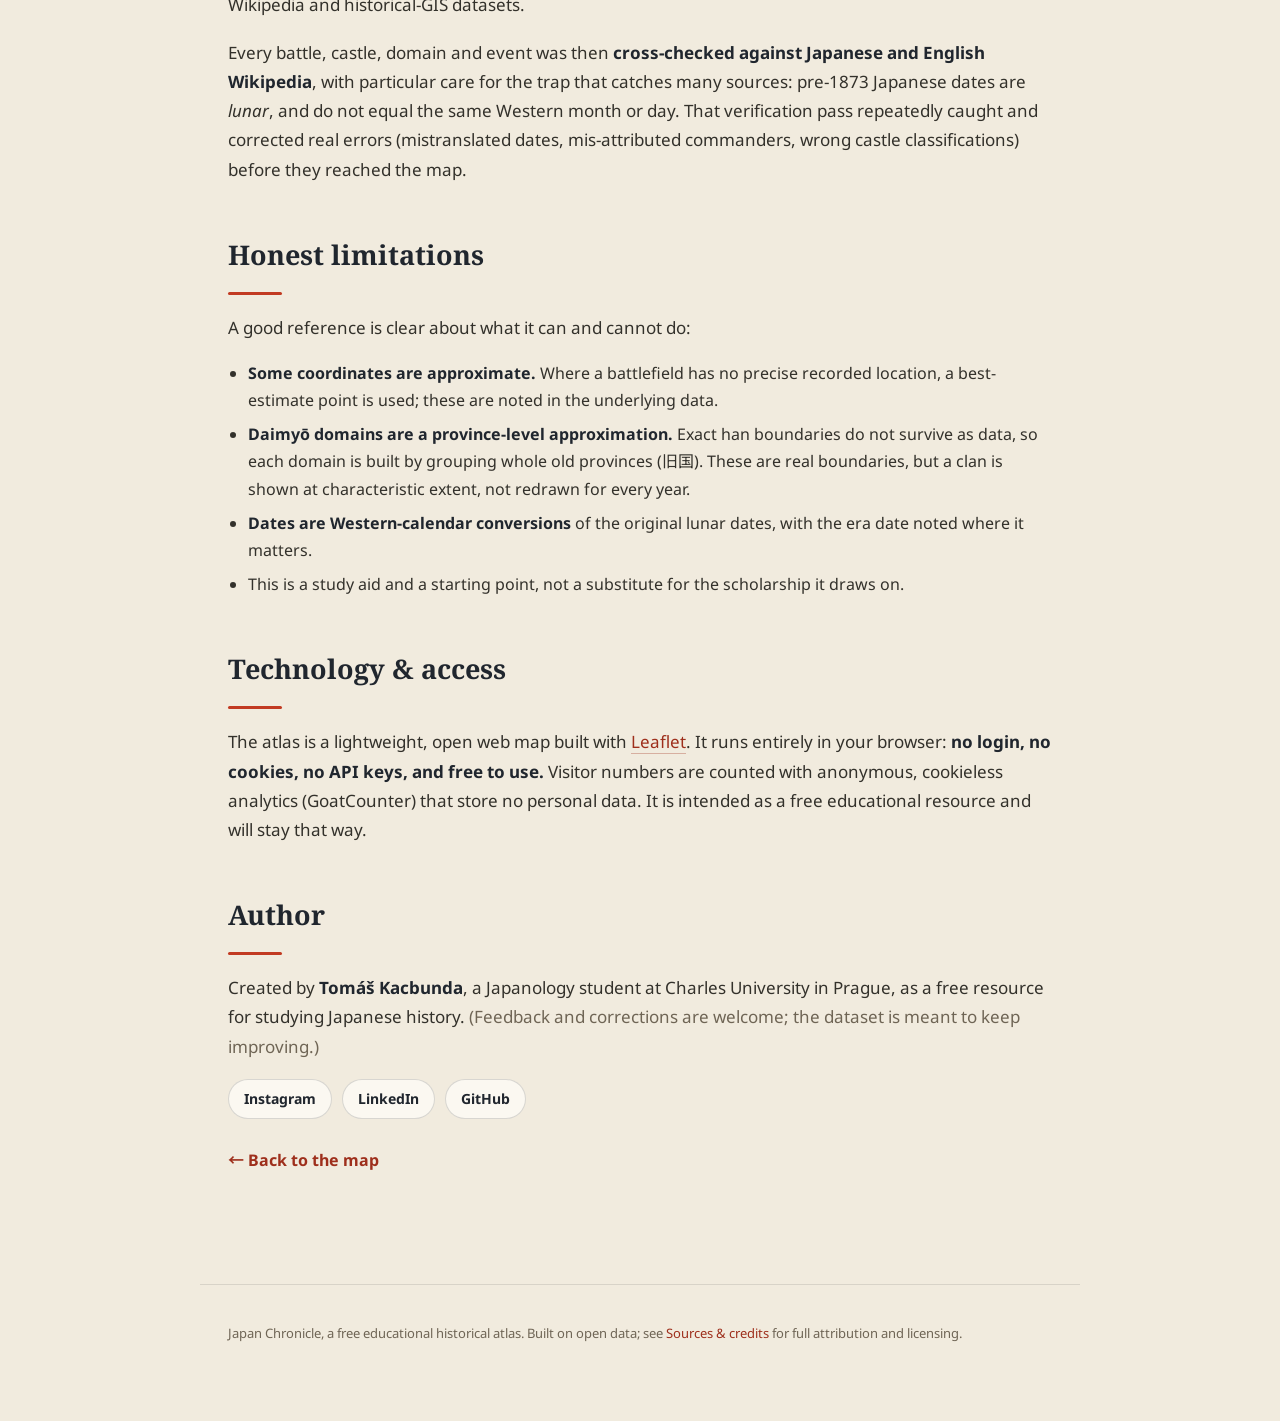
==== commit b8a155bd: "Publish site update (2026-08-02)" ====
--- a/about.html
+++ b/about.html
@@ -46,7 +46,7 @@
     </div>
 
     <div class="stats">
-      <div class="stat"><span class="n">173</span><span class="l">battles</span></div>
+      <div class="stat"><span class="n">179</span><span class="l">battles</span></div>
       <div class="stat"><span class="n">77</span><span class="l">events</span></div>
       <div class="stat"><span class="n">46</span><span class="l">people</span></div>
       <div class="stat"><span class="n">66</span><span class="l">castles</span></div>
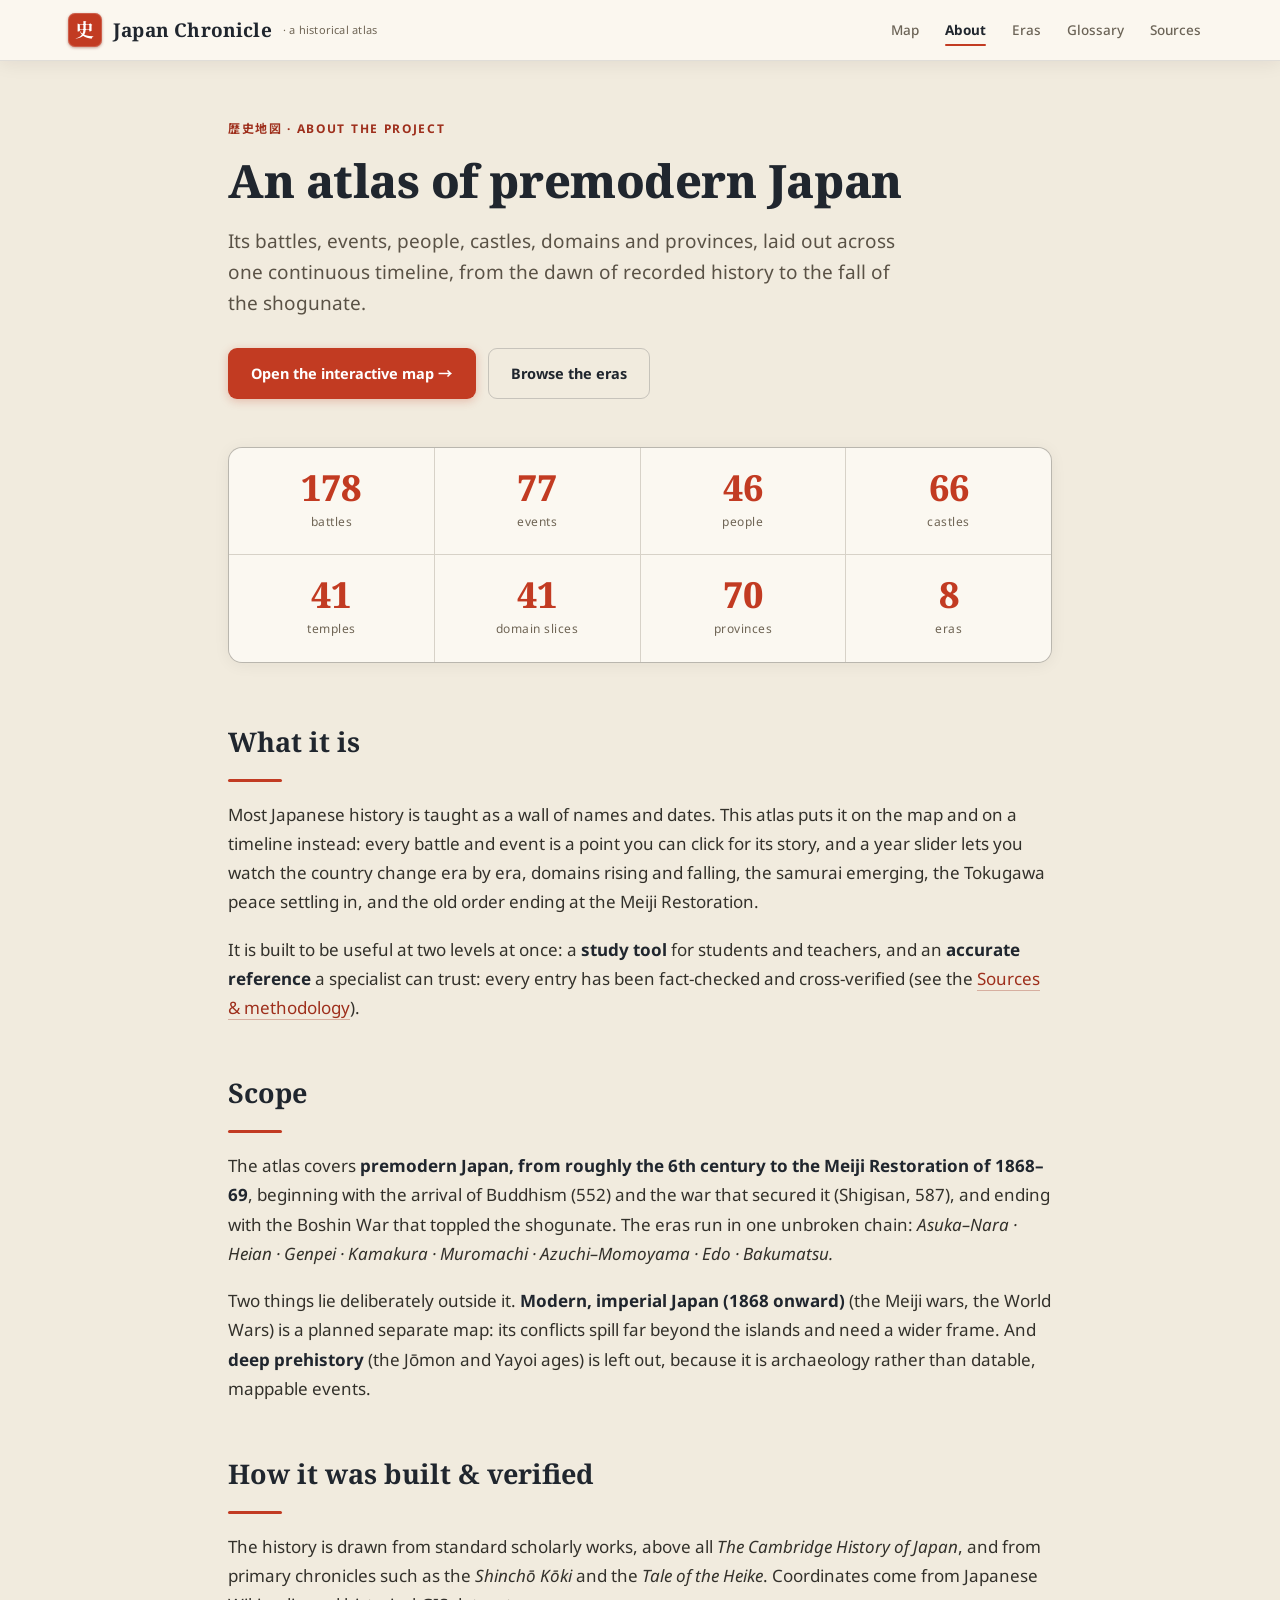
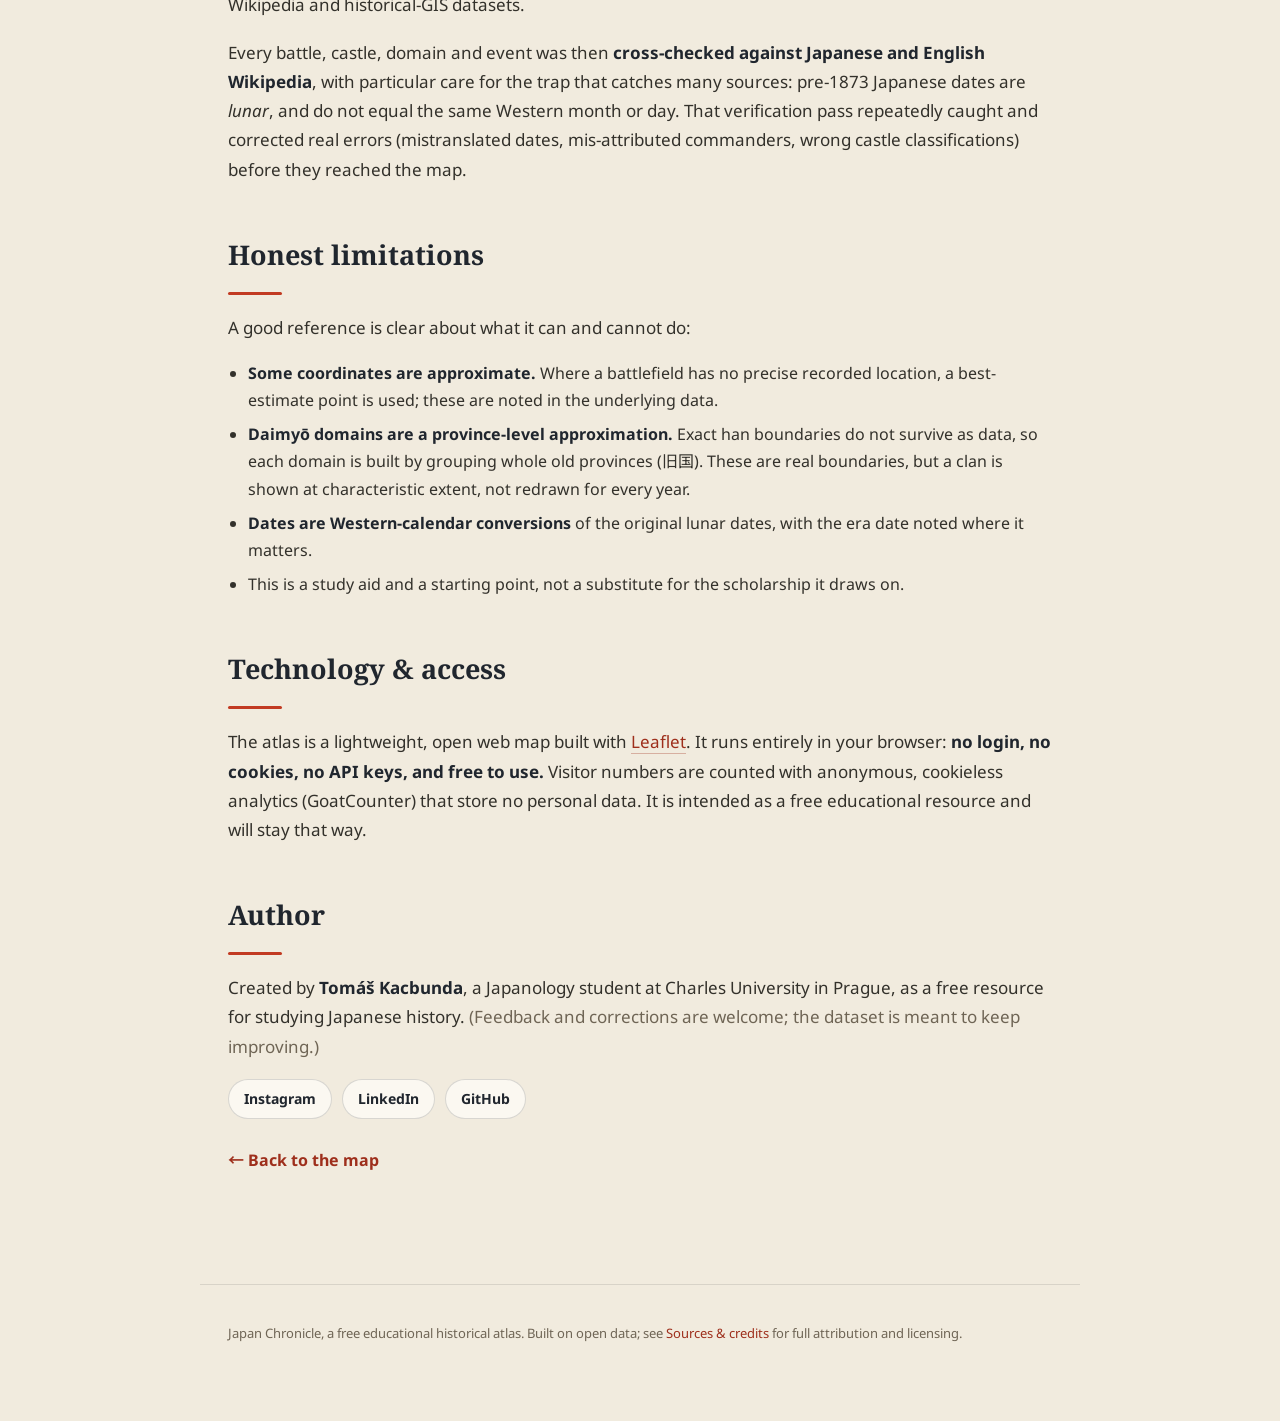
==== commit 69c3f3f5: "Publish site update (2026-08-10)" ====
--- a/about.html
+++ b/about.html
@@ -46,7 +46,7 @@
     </div>
 
     <div class="stats">
-      <div class="stat"><span class="n">179</span><span class="l">battles</span></div>
+      <div class="stat"><span class="n">178</span><span class="l">battles</span></div>
       <div class="stat"><span class="n">77</span><span class="l">events</span></div>
       <div class="stat"><span class="n">46</span><span class="l">people</span></div>
       <div class="stat"><span class="n">66</span><span class="l">castles</span></div>
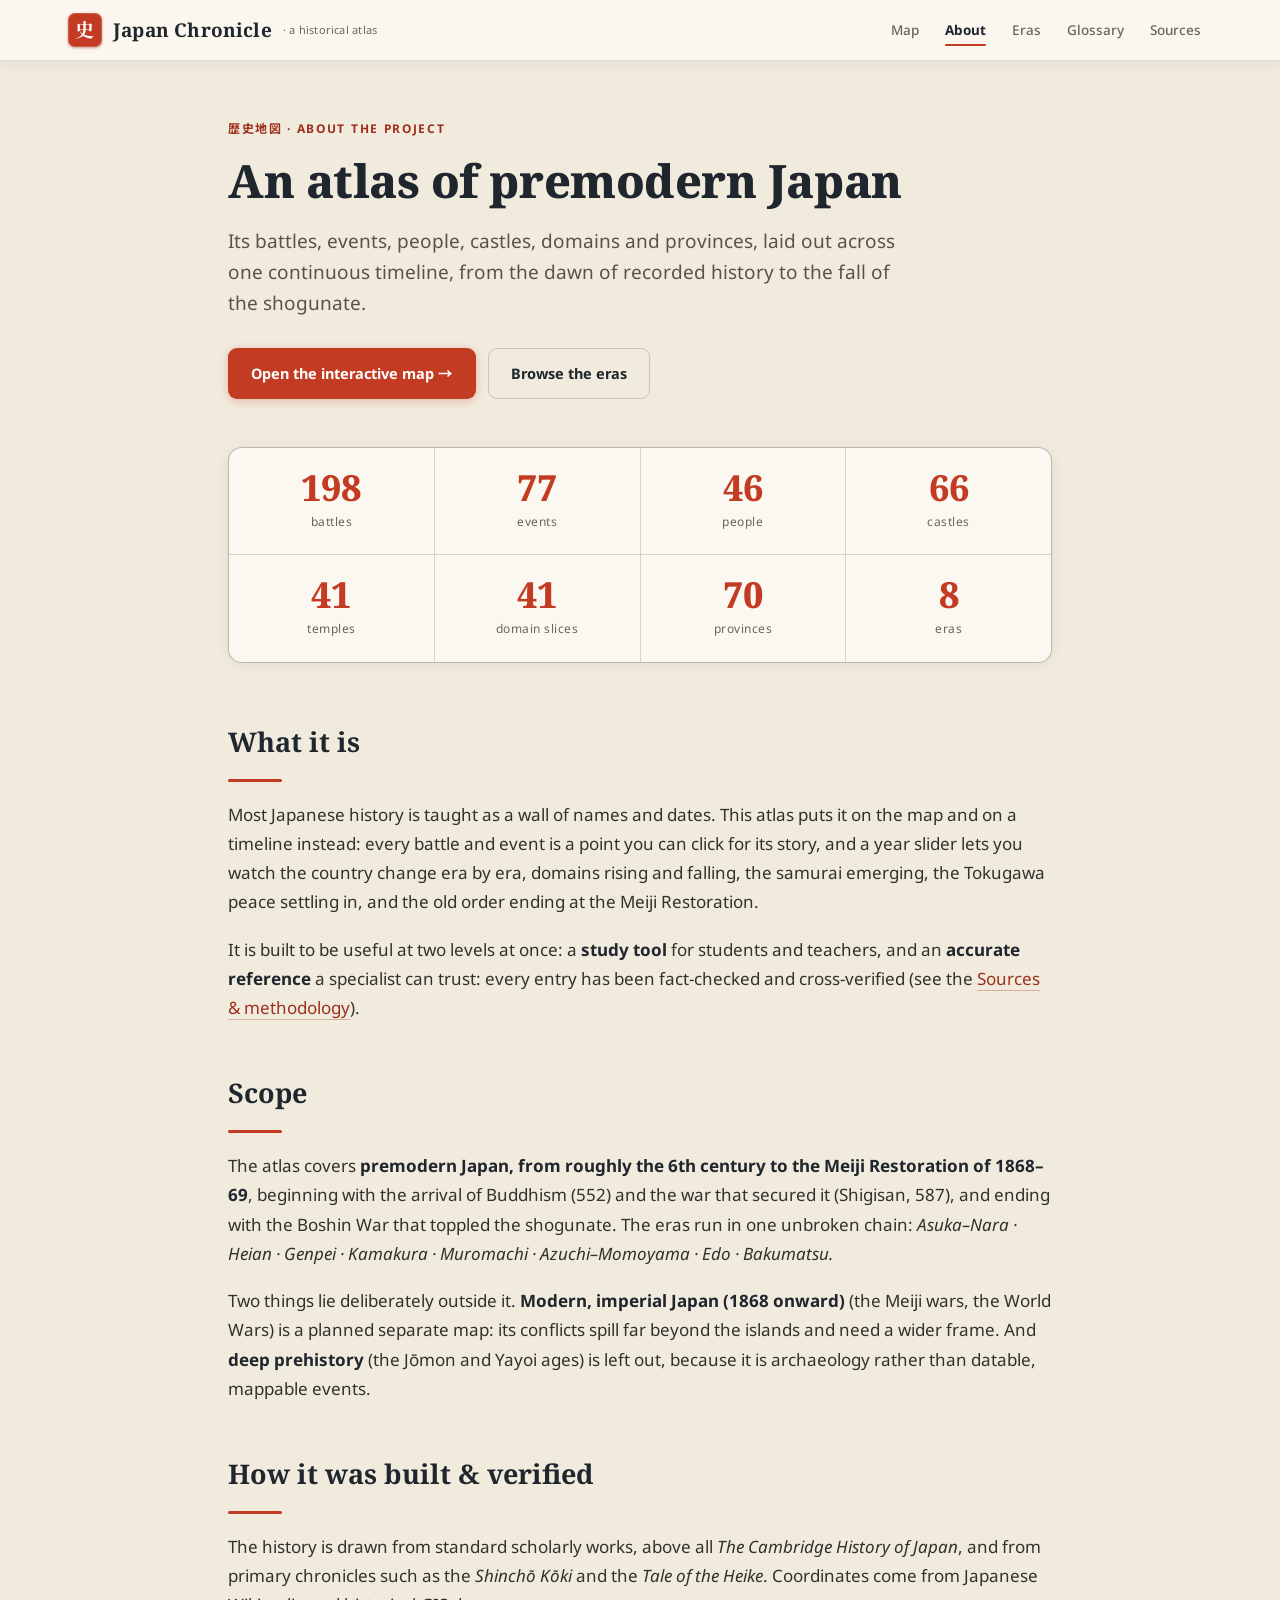
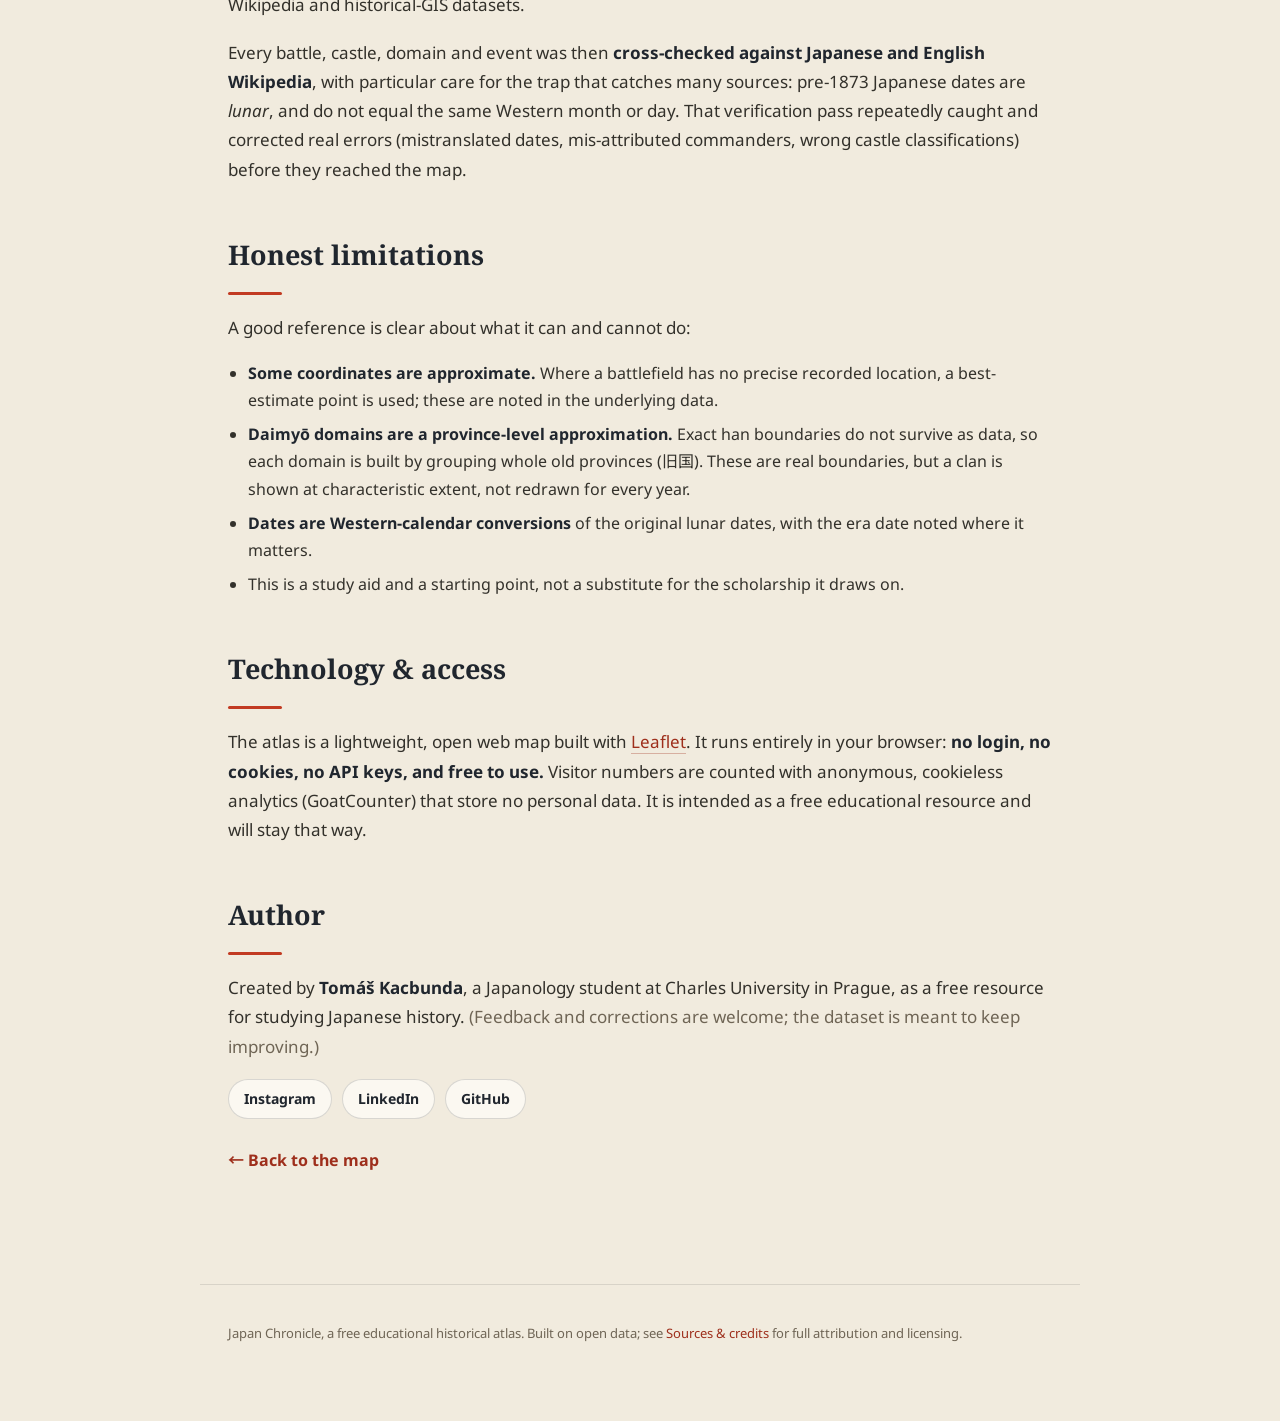
==== commit 4bb85db1: "Publish site update (2026-08-10)" ====
--- a/about.html
+++ b/about.html
@@ -46,7 +46,7 @@
     </div>
 
     <div class="stats">
-      <div class="stat"><span class="n">178</span><span class="l">battles</span></div>
+      <div class="stat"><span class="n">198</span><span class="l">battles</span></div>
       <div class="stat"><span class="n">77</span><span class="l">events</span></div>
       <div class="stat"><span class="n">46</span><span class="l">people</span></div>
       <div class="stat"><span class="n">66</span><span class="l">castles</span></div>
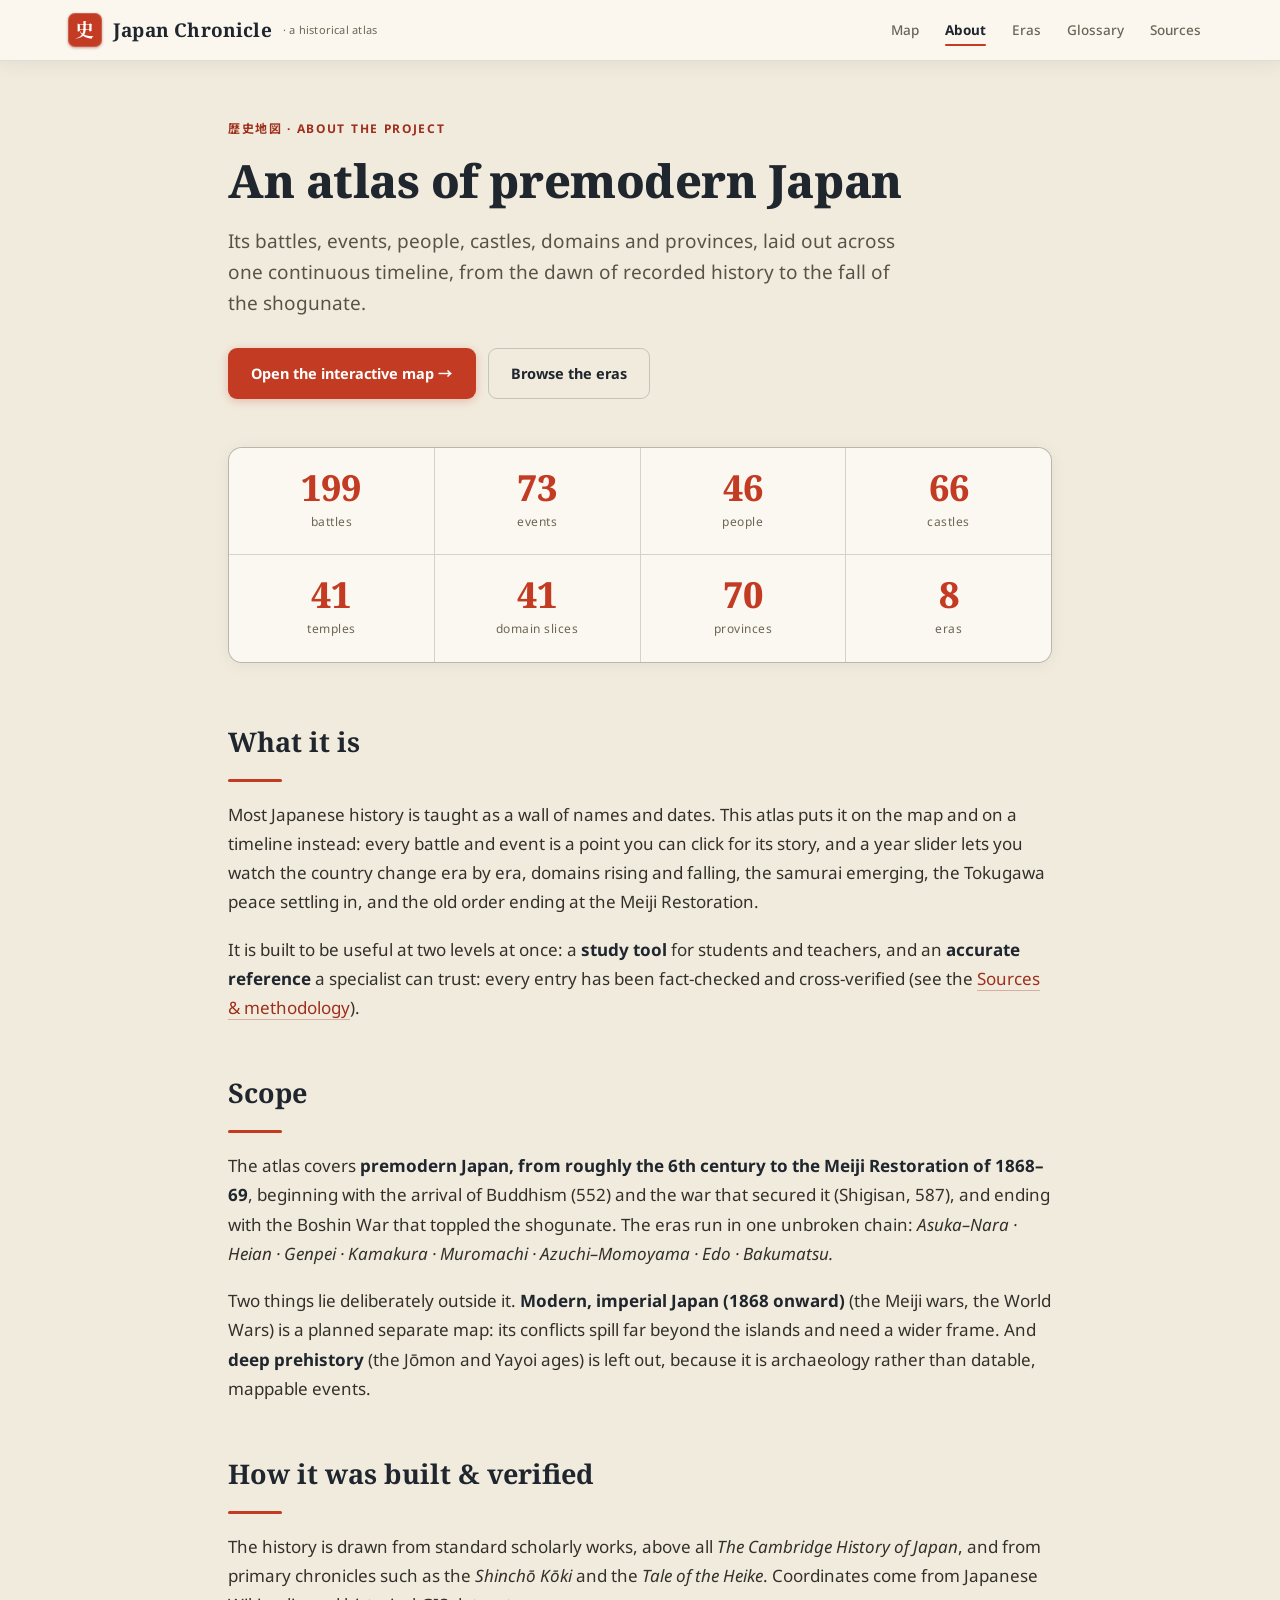
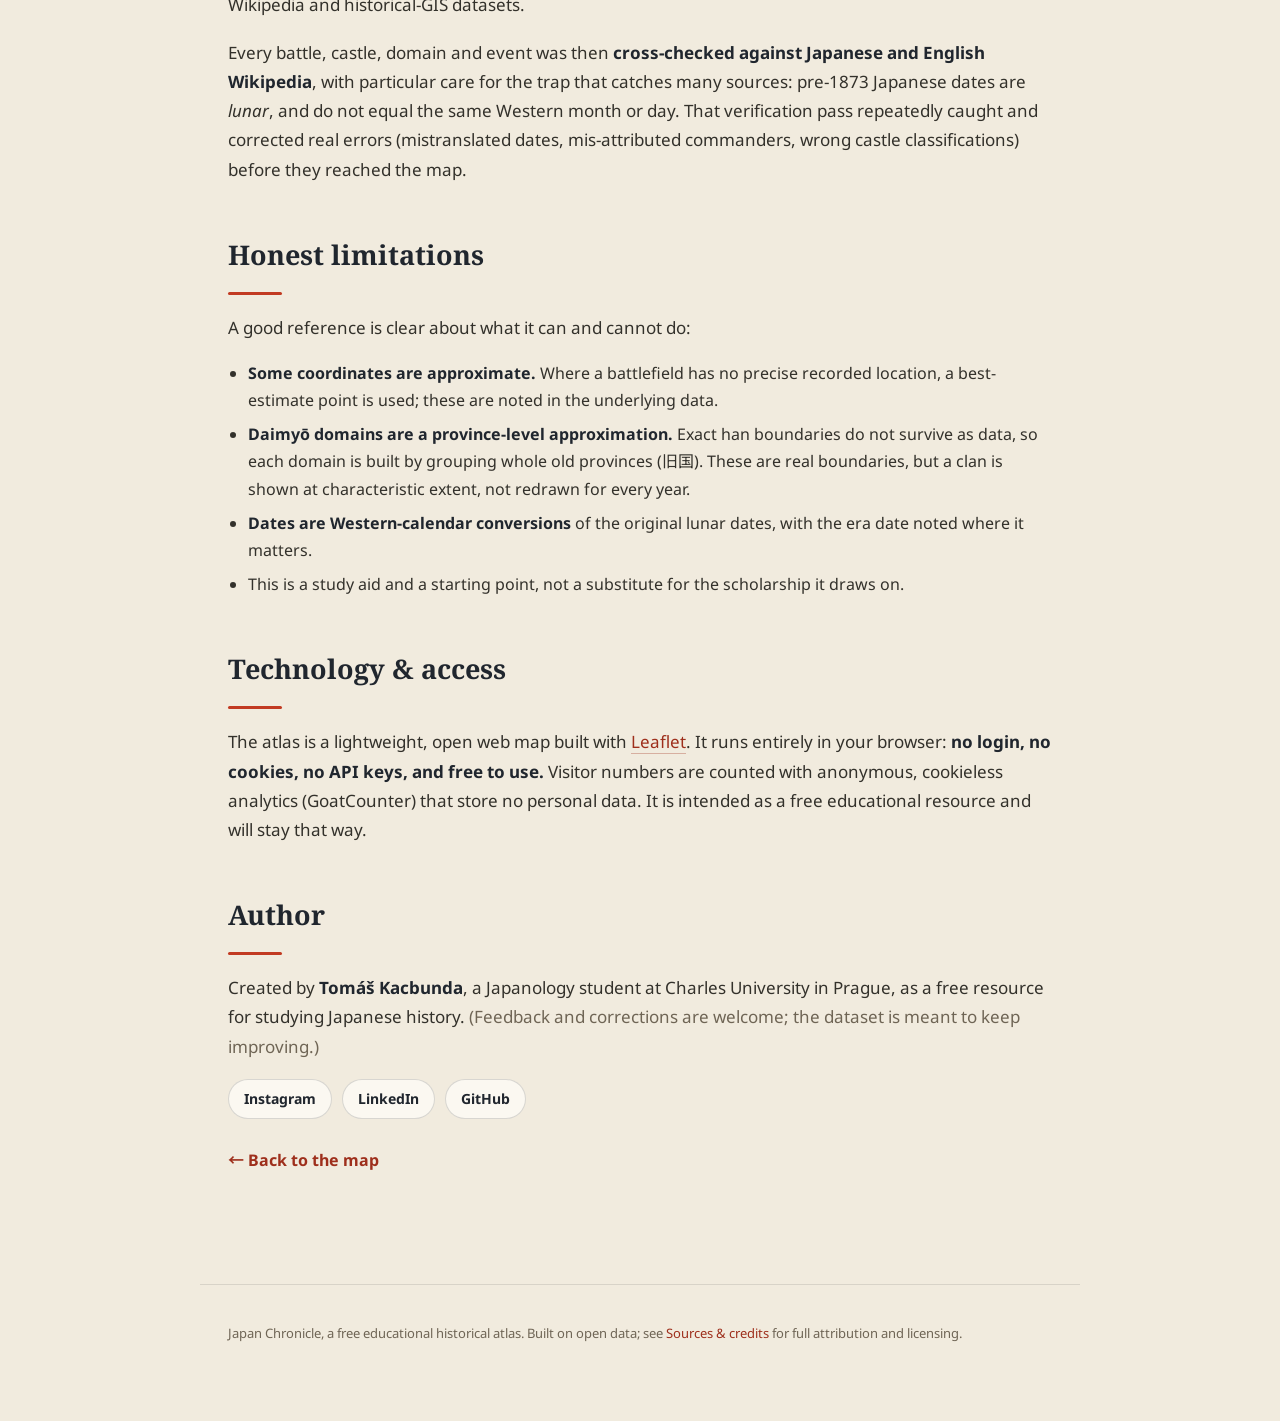
==== commit 4f6aa376: "Publish site update (2026-11-25)" ====
--- a/about.html
+++ b/about.html
@@ -46,8 +46,8 @@
     </div>
 
     <div class="stats">
-      <div class="stat"><span class="n">198</span><span class="l">battles</span></div>
-      <div class="stat"><span class="n">77</span><span class="l">events</span></div>
+      <div class="stat"><span class="n">199</span><span class="l">battles</span></div>
+      <div class="stat"><span class="n">73</span><span class="l">events</span></div>
       <div class="stat"><span class="n">46</span><span class="l">people</span></div>
       <div class="stat"><span class="n">66</span><span class="l">castles</span></div>
       <div class="stat"><span class="n">41</span><span class="l">temples</span></div>
